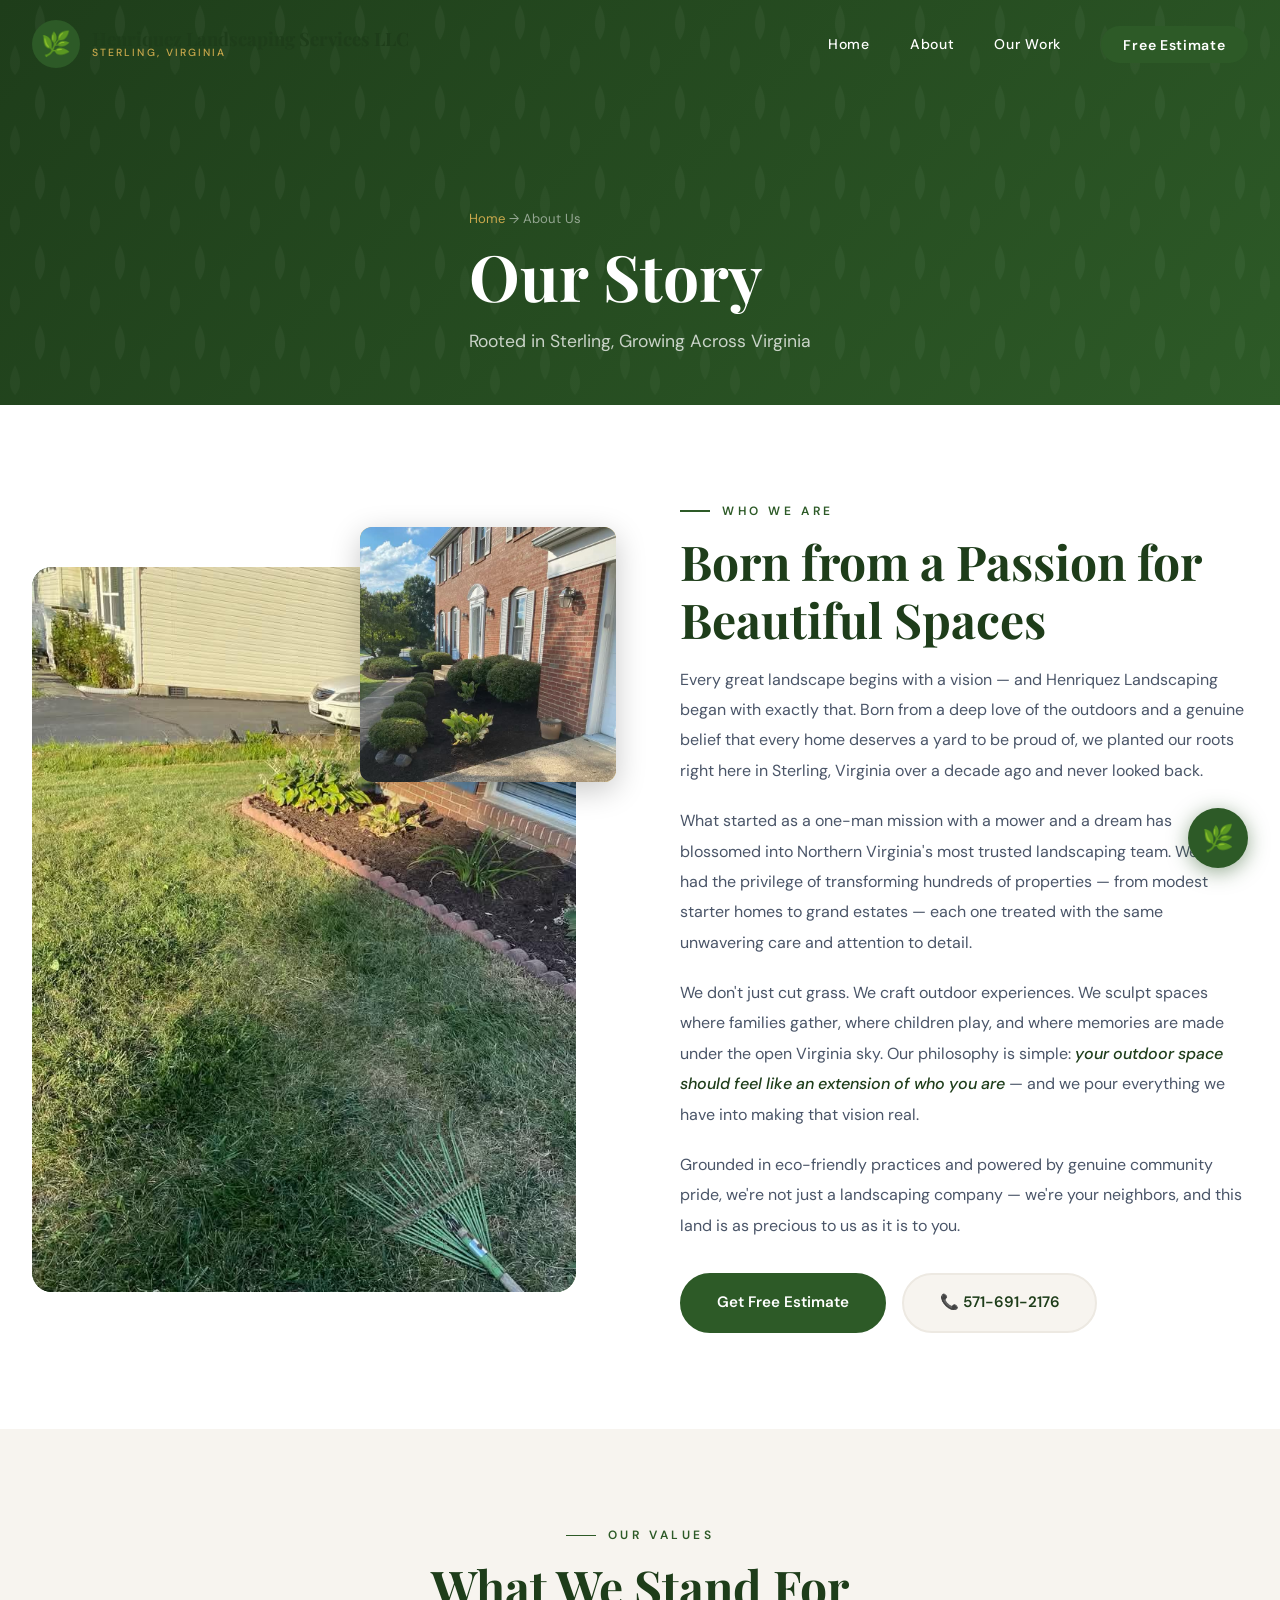
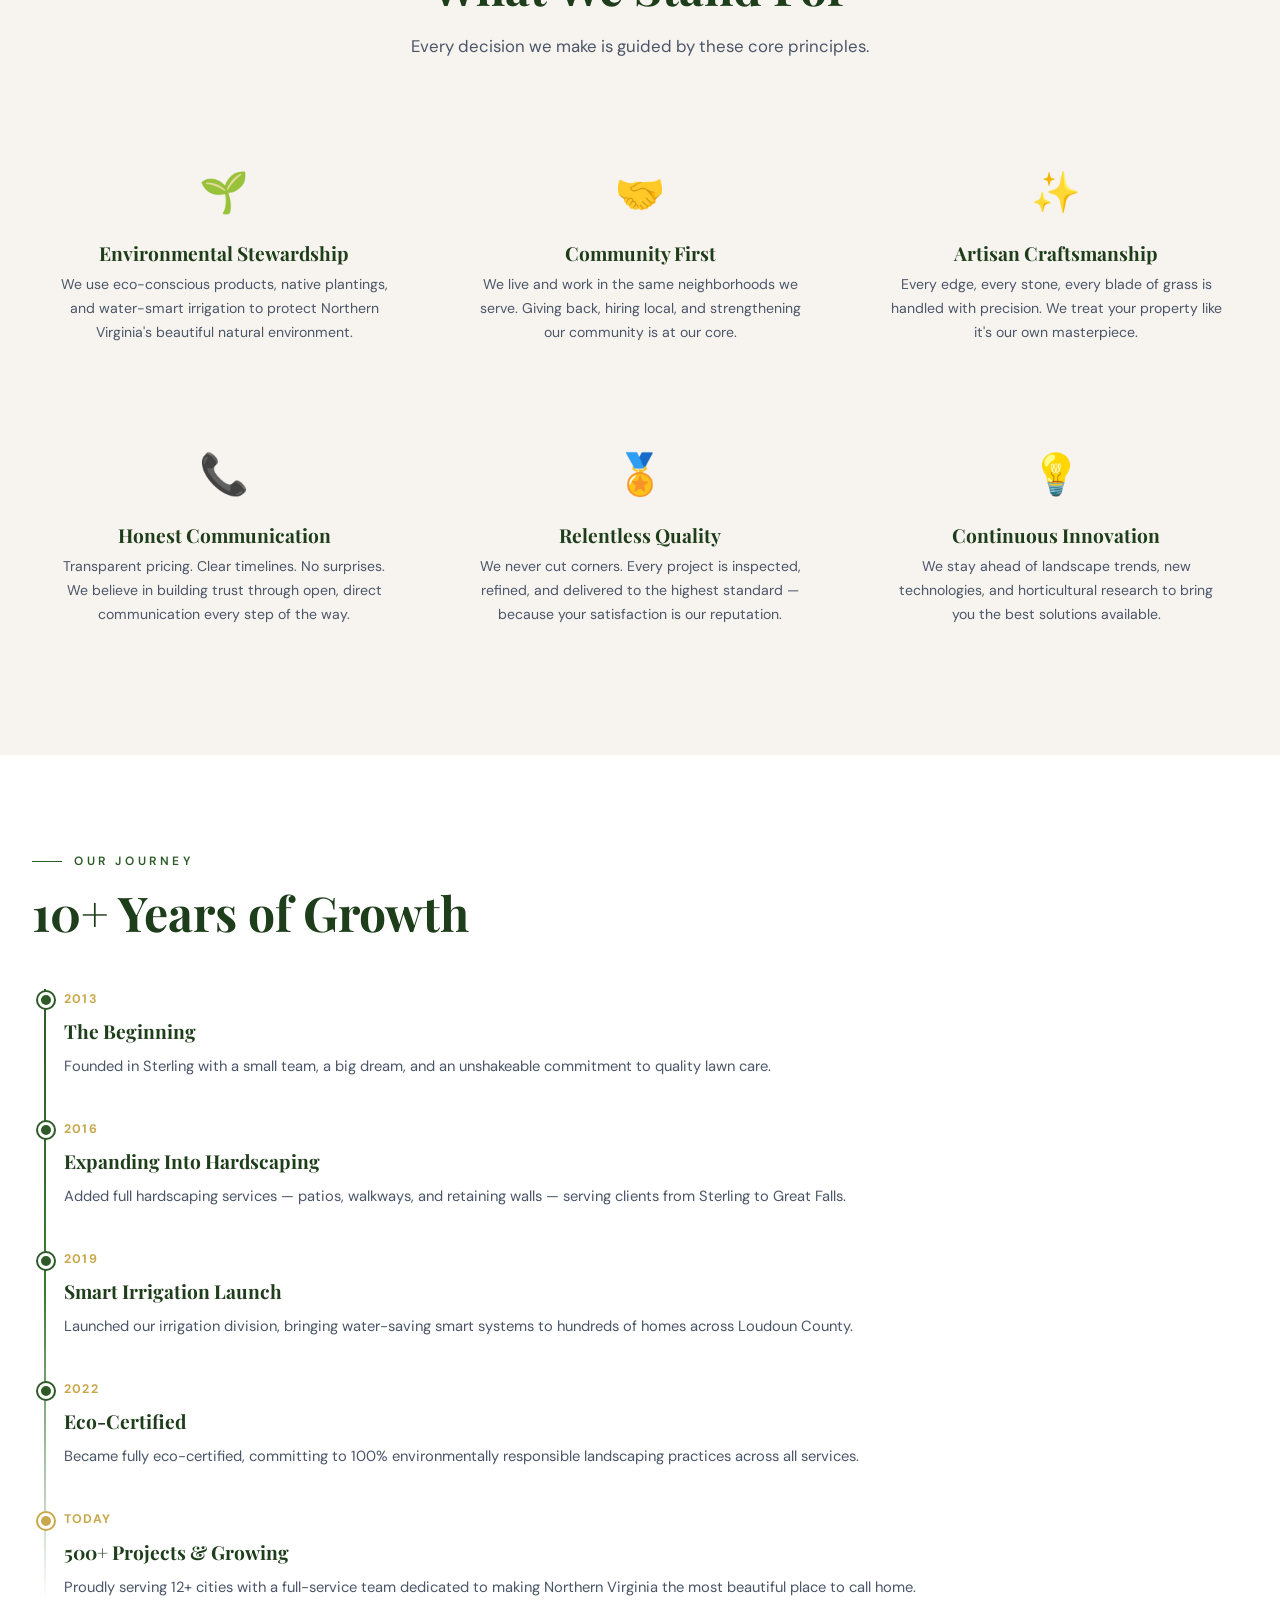
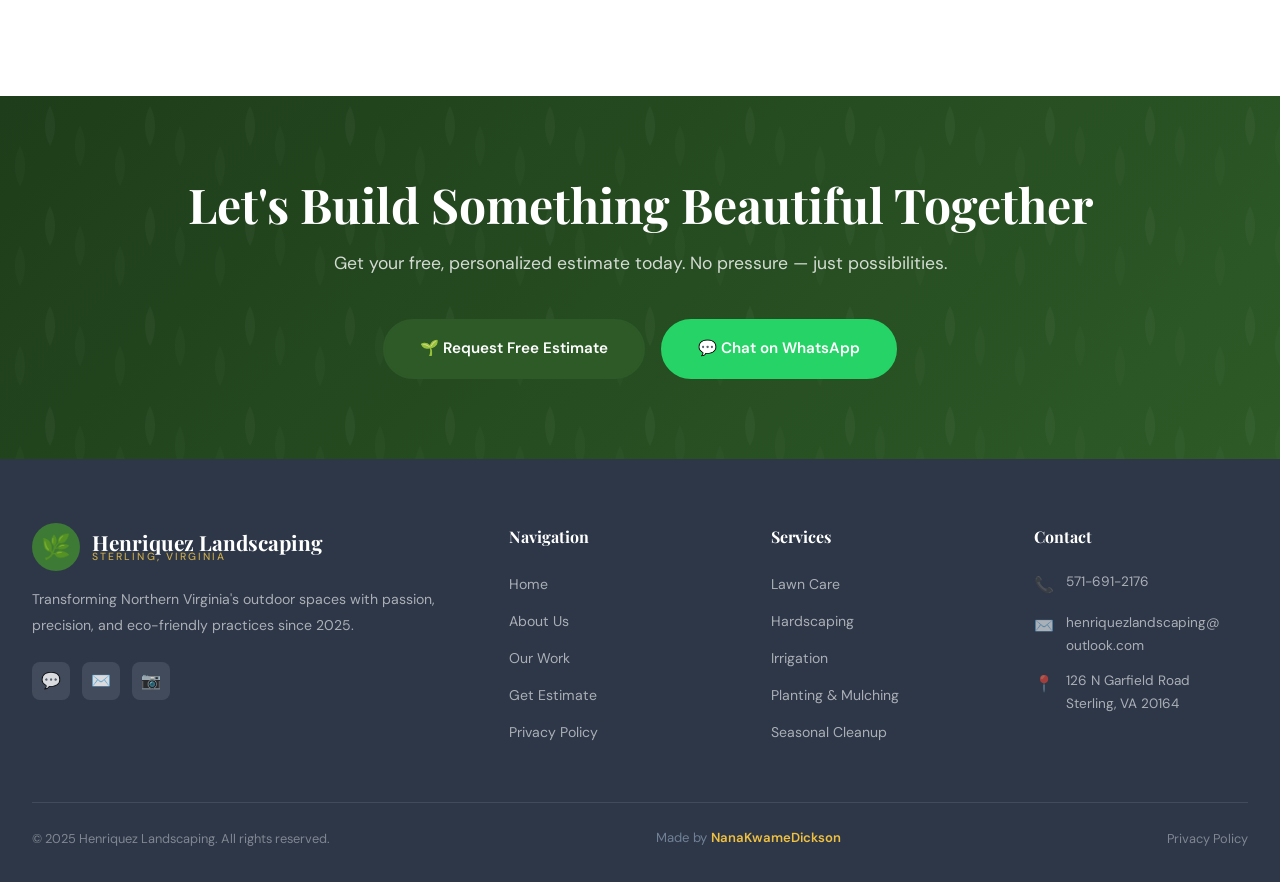
==== pages/about.html @ 9197bbb4 "Add files via upload" ====
<!DOCTYPE html>
<html lang="en">
<head>
  <meta charset="UTF-8">
  <meta name="viewport" content="width=device-width, initial-scale=1.0">
  <title>About Us | Henriquez Landscaping Services LLC— Sterling, VA</title>
  <meta name="description" content="Learn the story behind Henriquez Landscaping — 10+ years transforming outdoor spaces across Northern Virginia with passion and eco-friendly practices.">
  <link rel="preconnect" href="https://fonts.googleapis.com">
  <link rel="preconnect" href="https://fonts.gstatic.com" crossorigin>
  <link rel="stylesheet" href="../css/styles.css">
</head>
<body>

<!-- NAVBAR -->
<nav id="navbar" class="scrolled">
  <div class="nav-inner">
    <a href="../index.html" class="nav-logo">
      <div class="logo-icon">🌿</div>
      <div class="logo-text">
        <span class="logo-name" style="color:var(--forest-dark);">Henriquez Landscaping Services LLC</span>
        <span class="logo-tagline">Sterling, Virginia</span>
      </div>
    </a>
    <ul class="nav-links">
      <li><a href="../index.html">Home</a></li>
      <li><a href="about.html">About</a></li>
      <li><a href="work.html">Our Work</a></li>
      <li><a href="estimate.html" class="nav-cta">Free Estimate</a></li>
    </ul>
    <button class="hamburger" aria-label="Menu">
      <span></span><span></span><span></span>
    </button>
  </div>
</nav>

<!-- PAGE HERO -->
<div class="page-hero">
  <div class="container">
    <p class="breadcrumb"><a href="../index.html">Home</a> → About Us</p>
    <h1>Our Story</h1>
    <p>Rooted in Sterling, Growing Across Virginia</p>
  </div>
</div>

<!-- ABOUT STORY -->
<section style="background:white;">
  <div class="container">
    <div class="about-story">

      <div class="about-image-stack">

        <div class="about-img-main">
          <img src="../images/Lawnz11.jpeg" alt="Henriquez Landscaping team at work">
        </div>

        <div class="about-img-accent">
          <img src="../images/Lawnz12.jpeg" alt="Landscaping project detail">
        </div>

      </div>

      <div>
        <div class="section-label">Who We Are</div>
        <h2 class="section-title">Born from a Passion for Beautiful Spaces</h2>
        <p style="color:var(--slate);line-height:1.9;margin-bottom:1.25rem;">
          Every great landscape begins with a vision — and Henriquez Landscaping began with exactly that. Born from a deep love of the outdoors and a genuine belief that every home deserves a yard to be proud of, we planted our roots right here in Sterling, Virginia over a decade ago and never looked back.
        </p>
        <p style="color:var(--slate);line-height:1.9;margin-bottom:1.25rem;">
          What started as a one-man mission with a mower and a dream has blossomed into Northern Virginia's most trusted landscaping team. We've had the privilege of transforming hundreds of properties — from modest starter homes to grand estates — each one treated with the same unwavering care and attention to detail.
        </p>
        <p style="color:var(--slate);line-height:1.9;margin-bottom:1.25rem;">
          We don't just cut grass. We craft outdoor experiences. We sculpt spaces where families gather, where children play, and where memories are made under the open Virginia sky. Our philosophy is simple: <em style="color:var(--forest-dark);font-weight:500;">your outdoor space should feel like an extension of who you are</em> — and we pour everything we have into making that vision real.
        </p>
        <p style="color:var(--slate);line-height:1.9;margin-bottom:2rem;">
          Grounded in eco-friendly practices and powered by genuine community pride, we're not just a landscaping company — we're your neighbors, and this land is as precious to us as it is to you.
        </p>
        <div style="display:flex;gap:1rem;flex-wrap:wrap;">
          <a href="estimate.html" class="btn-primary">Get Free Estimate</a>
          <a href="tel:+15716912176" class="btn-secondary" style="background:var(--offwhite);color:var(--forest-dark);border-color:var(--offwhite-dark);">📞 571-691-2176</a>
        </div>
      </div>
    </div>
  </div>
</section>

<!-- VALUES -->
<section style="background:var(--offwhite);">
  <div class="container">
    <div style="text-align:center;margin-bottom:0.5rem;">
      <div class="section-label" style="justify-content:center;">Our Values</div>
      <h2 class="section-title">What We Stand For</h2>
      <p class="section-subtitle" style="margin:0 auto;">Every decision we make is guided by these core principles.</p>
    </div>
    <div class="values-grid">
      <div class="value-card">
        <span class="value-icon">🌱</span>
        <h3 class="value-title">Environmental Stewardship</h3>
        <p class="value-desc">We use eco-conscious products, native plantings, and water-smart irrigation to protect Northern Virginia's beautiful natural environment.</p>
      </div>
      <div class="value-card">
        <span class="value-icon">🤝</span>
        <h3 class="value-title">Community First</h3>
        <p class="value-desc">We live and work in the same neighborhoods we serve. Giving back, hiring local, and strengthening our community is at our core.</p>
      </div>
      <div class="value-card">
        <span class="value-icon">✨</span>
        <h3 class="value-title">Artisan Craftsmanship</h3>
        <p class="value-desc">Every edge, every stone, every blade of grass is handled with precision. We treat your property like it's our own masterpiece.</p>
      </div>
      <div class="value-card">
        <span class="value-icon">📞</span>
        <h3 class="value-title">Honest Communication</h3>
        <p class="value-desc">Transparent pricing. Clear timelines. No surprises. We believe in building trust through open, direct communication every step of the way.</p>
      </div>
      <div class="value-card">
        <span class="value-icon">🏅</span>
        <h3 class="value-title">Relentless Quality</h3>
        <p class="value-desc">We never cut corners. Every project is inspected, refined, and delivered to the highest standard — because your satisfaction is our reputation.</p>
      </div>
      <div class="value-card">
        <span class="value-icon">💡</span>
        <h3 class="value-title">Continuous Innovation</h3>
        <p class="value-desc">We stay ahead of landscape trends, new technologies, and horticultural research to bring you the best solutions available.</p>
      </div>
    </div>
  </div>
</section>

<!-- MILESTONES -->
<section style="background:white;">
  <div class="container">
    <div class="section-label">Our Journey</div>
    <h2 class="section-title">10+ Years of Growth</h2>
    <div style="margin-top:3rem;position:relative;padding-left:2rem;">
      <div style="position:absolute;left:0.75rem;top:0;bottom:0;width:2px;background:linear-gradient(to bottom, var(--forest), var(--forest-light), transparent);"></div>
      <!-- Timeline items -->
      <div style="margin-bottom:2.5rem;position:relative;">
        <div style="position:absolute;left:-1.6rem;top:0.2rem;width:16px;height:16px;background:var(--forest);border-radius:50%;border:3px solid white;box-shadow:0 0 0 2px var(--forest);"></div>
        <div style="font-size:0.78rem;font-weight:700;color:var(--gold);letter-spacing:0.1em;text-transform:uppercase;">2013</div>
        <h4 style="font-family:'Playfair Display',serif;font-size:1.2rem;color:var(--forest-dark);margin:0.3rem 0 0.4rem;">The Beginning</h4>
        <p style="color:var(--slate);font-size:0.92rem;">Founded in Sterling with a small team, a big dream, and an unshakeable commitment to quality lawn care.</p>
      </div>
      <div style="margin-bottom:2.5rem;position:relative;">
        <div style="position:absolute;left:-1.6rem;top:0.2rem;width:16px;height:16px;background:var(--forest);border-radius:50%;border:3px solid white;box-shadow:0 0 0 2px var(--forest);"></div>
        <div style="font-size:0.78rem;font-weight:700;color:var(--gold);letter-spacing:0.1em;text-transform:uppercase;">2016</div>
        <h4 style="font-family:'Playfair Display',serif;font-size:1.2rem;color:var(--forest-dark);margin:0.3rem 0 0.4rem;">Expanding Into Hardscaping</h4>
        <p style="color:var(--slate);font-size:0.92rem;">Added full hardscaping services — patios, walkways, and retaining walls — serving clients from Sterling to Great Falls.</p>
      </div>
      <div style="margin-bottom:2.5rem;position:relative;">
        <div style="position:absolute;left:-1.6rem;top:0.2rem;width:16px;height:16px;background:var(--forest);border-radius:50%;border:3px solid white;box-shadow:0 0 0 2px var(--forest);"></div>
        <div style="font-size:0.78rem;font-weight:700;color:var(--gold);letter-spacing:0.1em;text-transform:uppercase;">2019</div>
        <h4 style="font-family:'Playfair Display',serif;font-size:1.2rem;color:var(--forest-dark);margin:0.3rem 0 0.4rem;">Smart Irrigation Launch</h4>
        <p style="color:var(--slate);font-size:0.92rem;">Launched our irrigation division, bringing water-saving smart systems to hundreds of homes across Loudoun County.</p>
      </div>
      <div style="margin-bottom:2.5rem;position:relative;">
        <div style="position:absolute;left:-1.6rem;top:0.2rem;width:16px;height:16px;background:var(--forest);border-radius:50%;border:3px solid white;box-shadow:0 0 0 2px var(--forest);"></div>
        <div style="font-size:0.78rem;font-weight:700;color:var(--gold);letter-spacing:0.1em;text-transform:uppercase;">2022</div>
        <h4 style="font-family:'Playfair Display',serif;font-size:1.2rem;color:var(--forest-dark);margin:0.3rem 0 0.4rem;">Eco-Certified</h4>
        <p style="color:var(--slate);font-size:0.92rem;">Became fully eco-certified, committing to 100% environmentally responsible landscaping practices across all services.</p>
      </div>
      <div style="position:relative;">
        <div style="position:absolute;left:-1.6rem;top:0.2rem;width:16px;height:16px;background:var(--gold);border-radius:50%;border:3px solid white;box-shadow:0 0 0 2px var(--gold);"></div>
        <div style="font-size:0.78rem;font-weight:700;color:var(--gold);letter-spacing:0.1em;text-transform:uppercase;">Today</div>
        <h4 style="font-family:'Playfair Display',serif;font-size:1.2rem;color:var(--forest-dark);margin:0.3rem 0 0.4rem;">500+ Projects & Growing</h4>
        <p style="color:var(--slate);font-size:0.92rem;">Proudly serving 12+ cities with a full-service team dedicated to making Northern Virginia the most beautiful place to call home.</p>
      </div>
    </div>
  </div>
</section>

<!-- CTA -->
<div class="cta-banner">
  <div class="container">
    <h2>Let's Build Something Beautiful Together</h2>
    <p>Get your free, personalized estimate today. No pressure — just possibilities.</p>
    <div class="hero-buttons" style="justify-content:center;">
      <a href="estimate.html" class="btn-primary">🌱 Request Free Estimate</a>
      <a href="https://wa.me/15716912176" target="_blank" class="btn-whatsapp">💬 Chat on WhatsApp</a>
    </div>
  </div>
</div>

<!-- FOOTER -->
<footer>
  <div class="container">
    <div class="footer-grid">
      <div class="footer-brand">
        <div class="nav-logo" style="margin-bottom:0.75rem;">
          <div class="logo-icon" style="background:var(--forest-light);">🌿</div>
          <div class="logo-text">
            <span class="logo-name">Henriquez Landscaping</span>
            <span class="logo-tagline">Sterling, Virginia</span>
          </div>
        </div>
        <p class="footer-desc">Transforming Northern Virginia's outdoor spaces with passion, precision, and eco-friendly practices since 2025.</p>
        <div class="footer-socials">
          <a href="https://wa.me/15716912176" target="_blank" class="social-btn">💬</a>
          <a href="mailto:henriquezlandscaping@outlook.com" class="social-btn">✉️</a>
          <a href="#" class="social-btn">📷</a>
        </div>
      </div>
      <div class="footer-col">
        <h4>Navigation</h4>
        <ul class="footer-links">
          <li><a href="../index.html">Home</a></li>
          <li><a href="about.html">About Us</a></li>
          <li><a href="work.html">Our Work</a></li>
          <li><a href="estimate.html">Get Estimate</a></li>
          <li><a href="privacy.html">Privacy Policy</a></li>
        </ul>
      </div>
      <div class="footer-col">
        <h4>Services</h4>
        <ul class="footer-links">
          <li><a href="work.html">Lawn Care</a></li>
          <li><a href="work.html">Hardscaping</a></li>
          <li><a href="work.html">Irrigation</a></li>
          <li><a href="work.html">Planting & Mulching</a></li>
          <li><a href="work.html">Seasonal Cleanup</a></li>
        </ul>
      </div>
      <div class="footer-col">
        <h4>Contact</h4>
        <div class="footer-contact-item"><span>📞</span><span><a href="tel:+15716912176" style="color:inherit;">571-691-2176</a></span></div>
        <div class="footer-contact-item"><span>✉️</span><span><a href="mailto:henriquezlandscaping@outlook.com" style="color:inherit;">henriquezlandscaping@<br>outlook.com</a></span></div>
        <div class="footer-contact-item"><span>📍</span><span>126 N Garfield Road<br>Sterling, VA 20164</span></div>
      </div>
    </div>
    <div class="footer-bottom">
  <span>© 2025 Henriquez Landscaping. All rights reserved.</span>
  <span class="footer-madeby">Made by 
    <span class="star-name">
      <span class="star-letter" style="--d:0s">N</span><span class="star-letter" style="--d:0.08s">a</span><span class="star-letter" style="--d:0.16s">n</span><span class="star-letter" style="--d:0.24s">a</span><span class="star-letter" style="--d:0.32s"> </span><span class="star-letter" style="--d:0.4s">K</span><span class="star-letter" style="--d:0.48s">w</span><span class="star-letter" style="--d:0.56s">a</span><span class="star-letter" style="--d:0.64s">m</span><span class="star-letter" style="--d:0.72s">e</span><span class="star-letter" style="--d:0.8s"> </span><span class="star-letter" style="--d:0.88s">D</span><span class="star-letter" style="--d:0.96s">i</span><span class="star-letter" style="--d:1.04s">c</span><span class="star-letter" style="--d:1.12s">k</span><span class="star-letter" style="--d:1.2s">s</span><span class="star-letter" style="--d:1.28s">o</span><span class="star-letter" style="--d:1.36s">n</span>
    </span>
  </span>
  <a href="privacy.html">Privacy Policy</a>
</div>
  </div>
</footer>

<!-- CHAT WIDGET -->
<div class="chat-widget">
  <div class="chat-panel">
    <div class="chat-header">
      <div class="chat-header-avatar">🌿</div>
      <div>
        <div class="chat-header-name">Flora — Garden Assistant</div>
        <div class="chat-header-status">✅ Online · Usually replies instantly</div>
      </div>
      <button class="chat-close" aria-label="Close chat">✕</button>
    </div>
    <div class="chat-messages">
      <div class="chat-msg bot">Hi! 👋 I'm Flora. Ask me anything about gardening, our services, or how to get started!</div>
    </div>
    <div class="chat-input-row">
      <input class="chat-input" type="text" placeholder="Ask Flora anything…" autocomplete="off">
      <button class="chat-send" aria-label="Send">➤</button>
    </div>
  </div>
  <button class="chat-bubble" aria-label="Open chat">🌿</button>
</div>

<script src="../js/main.js"></script>
<script>
  // No stardust on inner pages
  document.getElementById('stardust-overlay')?.remove();
</script>
</body>
</html>
---- css/styles.css ----
/* ============================================
   HENRIQUEZ LANDSCAPING - Main Stylesheet
   Modern Organic Design System
   ============================================ */

@import url('https://fonts.googleapis.com/css2?family=Playfair+Display:ital,wght@0,400;0,600;0,700;1,400&family=DM+Sans:wght@300;400;500;600&display=swap');

:root {
  --forest: #2D5A27;
  --forest-light: #3d7a35;
  --forest-dark: #1e3d1a;
  --forest-muted: #4a7c43;
  --slate: #4A5568;
  --slate-light: #718096;
  --slate-dark: #2D3748;
  --offwhite: #F7F4EF;
  --offwhite-dark: #EDE9E2;
  --warm-white: #FDFCFA;
  --gold: #C9A84C;
  --gold-light: #e8c96a;
  --text-dark: #1a1a1a;
  --text-mid: #3d3d3d;
  --shadow-soft: 0 4px 24px rgba(45,90,39,0.10);
  --shadow-strong: 0 8px 40px rgba(0,0,0,0.18);
  --radius: 12px;
  --radius-lg: 20px;
  --transition: all 0.35s cubic-bezier(0.4, 0, 0.2, 1);
}

* { margin: 0; padding: 0; box-sizing: border-box; }

html { scroll-behavior: smooth; font-size: 16px; }

body {
  font-family: 'DM Sans', sans-serif;
  background: var(--warm-white);
  color: var(--text-dark);
  line-height: 1.7;
  overflow-x: hidden;
}

h1, h2, h3 { font-family: 'Playfair Display', serif; line-height: 1.2; }

a { text-decoration: none; color: inherit; }

img { max-width: 100%; display: block; }

/* ============================================
   STARDUST INTRO ANIMATION
   ============================================ */

#stardust-overlay {
  position: fixed;
  inset: 0;
  background: var(--forest-dark);
  z-index: 99999;
  display: flex;
  align-items: center;
  justify-content: center;
  flex-direction: column;
  animation: overlayFade 0.6s ease 4.4s forwards;
  pointer-events: all;
}

.stardust-text {
  font-family: 'Playfair Display', serif;
  font-size: clamp(1.8rem, 5vw, 3.5rem);
  color: var(--offwhite);
  letter-spacing: 0.08em;
  text-align: center;
  padding: 0 1rem;
  position: relative;
  z-index: 2;
  animation: textReveal 0.8s ease 0.4s both, textFade 0.8s ease 3.8s forwards;
}

.stardust-subtitle {
  font-family: 'DM Sans', sans-serif;
  font-size: clamp(0.75rem, 2vw, 1rem);
  color: var(--gold);
  letter-spacing: 0.3em;
  text-transform: uppercase;
  margin-top: 0.75rem;
  animation: textReveal 0.8s ease 0.7s both, textFade 0.8s ease 3.8s forwards;
}

#stardust-canvas {
  position: absolute;
  inset: 0;
  width: 100%;
  height: 100%;
}

@keyframes overlayFade { to { opacity: 0; pointer-events: none; } }
@keyframes textReveal { from { opacity: 0; transform: translateY(20px); } to { opacity: 1; transform: none; } }
@keyframes textFade { to { opacity: 0; transform: translateY(-10px); } }

/* ============================================
  /* ============================================
   NAVIGATION
   ============================================ */

/* ============================================
   NAVIGATION
   ============================================ */

#navbar {
  position: fixed;
  top: 0;
  left: 0;
  right: 0;
  z-index: 1000;
  padding: 1.25rem 0;
  transition: var(--transition);
  background: transparent;
}

#navbar.scrolled {
  background: rgba(255, 255, 255, 0.98);
  backdrop-filter: blur(12px);
  -webkit-backdrop-filter: blur(12px);
  box-shadow: 0 1px 30px rgba(45,90,39,0.12);
  padding: 0.85rem 0;
}

.nav-inner {
  max-width: 1280px;
  margin: 0 auto;
  padding: 0 2rem;
  display: flex;
  align-items: center;
  justify-content: space-between;
  position: relative;
}

.nav-logo {
  display: flex;
  align-items: center;
  gap: 0.75rem;
  text-decoration: none;
}

.logo-icon {
  width: 48px;
  height: 48px;
  background: var(--forest);
  border-radius: 50%;
  display: flex;
  align-items: center;
  justify-content: center;
  font-size: 1.5rem;
  flex-shrink: 0;
  transition: var(--transition);
}

.logo-icon:hover { transform: rotate(-10deg) scale(1.08); }

.logo-text {
  display: flex;
  flex-direction: column;
  line-height: 1;
}

.logo-name {
  font-family: 'Playfair Display', serif;
  font-size: 1.15rem;
  font-weight: 700;
  color: white;
  transition: var(--transition);
}

#navbar.scrolled .logo-name { color: var(--forest-dark); }
/* Fixed: Keep logo white on mobile when green menu is open */
#navbar.menu-open .logo-name { color: white !important; }

.logo-tagline {
  font-size: 0.65rem;
  letter-spacing: 0.2em;
  text-transform: uppercase;
  color: var(--gold);
  font-weight: 500;
}

/* ── Desktop links ── */
.nav-links {
  display: flex;
  align-items: center;
  gap: 2.5rem;
  list-style: none;
}

.nav-links a {
  font-size: 0.88rem;
  font-weight: 500;
  letter-spacing: 0.05em;
  color: white;
  position: relative;
  transition: var(--transition);
  text-decoration: none;
}

#navbar.scrolled .nav-links a { color: var(--slate-dark); }

.nav-links a::after {
  content: '';
  position: absolute;
  bottom: -3px;
  left: 0;
  width: 0;
  height: 1.5px;
  background: var(--forest);
  transition: width 0.3s ease;
}

.nav-links a:hover::after { width: 100%; }

.nav-cta {
  background: var(--forest);
  color: white !important;
  padding: 0.6rem 1.4rem;
  border-radius: 50px;
  font-weight: 600 !important;
  transition: var(--transition) !important;
}

.nav-cta:hover {
  background: var(--forest-light) !important;
  transform: translateY(-1px);
}

.nav-cta::after { display: none !important; }

/* ── Hamburger ── */
.hamburger {
  display: none;
  flex-direction: column;
  gap: 5px;
  cursor: pointer;
  padding: 5px;
  background: none;
  border: none;
}

.hamburger span {
  display: block;
  width: 24px;
  height: 2px;
  background: white;
  transition: var(--transition);
  border-radius: 2px;
}

#navbar.scrolled .hamburger span  { background: var(--forest-dark); }
/* Fixed: Burger stays white when mobile menu is green */
#navbar.menu-open .hamburger span { background: white !important; }

/* ============================================
   MOBILE NAV (ONLY GREEN ON MOBILE)
   ============================================ */

@media (max-width: 768px) {
  .hamburger {
    display: flex;
  }

  /* Fixed: Full screen green background for mobile links */
  .nav-links {
    display: none;
    position: fixed; /* Fixed prevents transparency gaps */
    top: 0;
    left: 0;
    right: 0;
    bottom: 0;
    height: 100vh;
    background: var(--forest) !important; /* Mobile menu goes green */
    flex-direction: column;
    justify-content: center; /* Centers links vertically */
    align-items: center;
    gap: 1.5rem;
    padding: 0;
    z-index: -1; /* Sits behind the logo bar */
  }

  .nav-links.open {
    display: flex;
  }

  /* Fixed: Home link visibility and styling */
  .nav-links li {
    width: 100%;
    text-align: center;
    border: none;
  }

  .nav-links a {
    display: inline-block;
    padding: 1rem 2rem;
    color: white !important; /* White text on green */
    font-size: 1.4rem; /* Larger for mobile */
    background: transparent !important;
  }

  .nav-links a:hover {
    color: var(--gold) !important;
  }

  .nav-links a::after { display: none !important; }

  .nav-cta {
    margin: 1rem 0 0 0 !important;
    background: white !important; /* Button contrast on green */
    color: var(--forest) !important;
    width: 200px !important;
  }

  /* Hamburger → X */
  .hamburger.open span:nth-child(1) { transform: translateY(7px) rotate(45deg); }
  .hamburger.open span:nth-child(2) { opacity: 0; }
  .hamburger.open span:nth-child(3) { transform: translateY(-7px) rotate(-45deg); }
}

/* ── Navbar bar background color when open ── */
#navbar.menu-open {
  background: var(--forest) !important; /* Matches the mobile menu */
  box-shadow: none;
}
/* ============================================
   HERO SECTION
   ============================================ */

.hero {
  height: 100vh;
  min-height: 600px;
  position: relative;
  overflow: hidden;
  display: flex;
  align-items: center;
}

.hero-carousel {
  position: absolute;
  inset: 0;
}

.hero-slide {
  position: absolute;
  inset: 0;
  opacity: 0;
  transition: opacity 1.2s ease;
  background-size: cover;
  background-position: center;
}

.hero-slide.active { opacity: 1; }

.hero-slide-1 { background: linear-gradient(135deg, #1a3d15 0%, #2D5A27 40%, #3d7a35 100%); }
.hero-slide-2 { background: linear-gradient(135deg, #1e2d1a 0%, #2a4f22 50%, #4a7c43 100%); }
.hero-slide-3 { background: linear-gradient(135deg, #0f2a0c 0%, #1e3d1a 50%, #2D5A27 100%); }

.hero-slide::before {
  content: '';
  position: absolute;
  inset: 0;
  background: 
    radial-gradient(ellipse at 20% 50%, rgba(45,90,39,0.3) 0%, transparent 60%),
    radial-gradient(ellipse at 80% 20%, rgba(201,168,76,0.1) 0%, transparent 50%);
}

/* SVG nature patterns on slides */
.hero-slide::after {
  content: '';
  position: absolute;
  inset: 0;
  background-image: url("data:image/svg+xml,%3Csvg xmlns='http://www.w3.org/2000/svg' width='60' height='60' viewBox='0 0 60 60'%3E%3Cpath d='M30 5 Q35 15 30 25 Q25 15 30 5Z' fill='rgba(255,255,255,0.03)'/%3E%3Cpath d='M10 35 Q15 45 10 55 Q5 45 10 35Z' fill='rgba(255,255,255,0.02)'/%3E%3Cpath d='M50 20 Q55 30 50 40 Q45 30 50 20Z' fill='rgba(255,255,255,0.02)'/%3E%3C/svg%3E");
  opacity: 0.5;
}

.hero-overlay {
  position: absolute;
  inset: 0;
  background: linear-gradient(to bottom, rgba(0,0,0,0.3) 0%, rgba(0,0,0,0.1) 50%, rgba(0,0,0,0.5) 100%);
}

.hero-content {
  position: relative;
  z-index: 2;
  max-width: 1280px;
  margin: 0 auto;
  padding: 0 2rem;
  width: 100%;
}

.hero-badge {
  display: inline-flex;
  align-items: center;
  gap: 0.5rem;
  background: rgba(201,168,76,0.2);
  border: 1px solid rgba(201,168,76,0.4);
  padding: 0.4rem 1rem;
  border-radius: 50px;
  font-size: 0.78rem;
  letter-spacing: 0.15em;
  text-transform: uppercase;
  color: var(--gold-light);
  margin-bottom: 1.5rem;
  animation: fadeInUp 0.8s ease 5.2s both;
}

.hero-title {
  font-size: clamp(2.8rem, 7vw, 5.5rem);
  font-weight: 700;
  color: white;
  line-height: 1.1;
  max-width: 720px;
  margin-bottom: 1.5rem;
  animation: fadeInUp 0.8s ease 5.4s both;
}

.hero-title em { color: var(--gold-light); font-style: italic; }

.hero-subtitle {
  font-size: clamp(1rem, 2vw, 1.2rem);
  color: rgba(255,255,255,0.85);
  max-width: 500px;
  margin-bottom: 2.5rem;
  animation: fadeInUp 0.8s ease 5.6s both;
}

.hero-buttons {
  display: flex;
  gap: 1rem;
  flex-wrap: wrap;
  animation: fadeInUp 0.8s ease 5.8s both;
}

.btn-primary {
  background: var(--forest);
  color: white;
  padding: 0.95rem 2.2rem;
  border-radius: 50px;
  font-weight: 600;
  font-size: 0.95rem;
  display: inline-flex;
  align-items: center;
  gap: 0.5rem;
  transition: var(--transition);
  border: 2px solid var(--forest);
  cursor: pointer;
}

.btn-primary:hover { background: var(--forest-light); border-color: var(--forest-light); transform: translateY(-2px); box-shadow: 0 8px 25px rgba(45,90,39,0.4); }

.btn-secondary {
  background: transparent;
  color: white;
  padding: 0.95rem 2.2rem;
  border-radius: 50px;
  font-weight: 600;
  font-size: 0.95rem;
  display: inline-flex;
  align-items: center;
  gap: 0.5rem;
  transition: var(--transition);
  border: 2px solid rgba(255,255,255,0.6);
  cursor: pointer;
}

.btn-secondary:hover { background: rgba(255,255,255,0.15); border-color: white; transform: translateY(-2px); }

.btn-whatsapp {
  background: #25D366;
  color: white;
  padding: 0.95rem 2.2rem;
  border-radius: 50px;
  font-weight: 600;
  font-size: 0.95rem;
  display: inline-flex;
  align-items: center;
  gap: 0.5rem;
  transition: var(--transition);
  border: 2px solid #25D366;
  cursor: pointer;
}

.btn-whatsapp:hover { background: #1da851; border-color: #1da851; transform: translateY(-2px); box-shadow: 0 8px 25px rgba(37,211,102,0.4); }

.carousel-dots {
  position: absolute;
  bottom: 2.5rem;
  left: 50%;
  transform: translateX(-50%);
  display: flex;
  gap: 0.5rem;
  z-index: 3;
  animation: fadeInUp 0.8s ease 6s both;
}

.dot {
  width: 8px;
  height: 8px;
  border-radius: 50%;
  background: rgba(255,255,255,0.4);
  cursor: pointer;
  transition: var(--transition);
}

.dot.active { width: 28px; border-radius: 4px; background: var(--gold); }

.scroll-hint {
  position: absolute;
  bottom: 2.5rem;
  right: 2rem;
  display: flex;
  flex-direction: column;
  align-items: center;
  gap: 0.4rem;
  color: rgba(255,255,255,0.6);
  font-size: 0.72rem;
  letter-spacing: 0.15em;
  text-transform: uppercase;
  animation: fadeInUp 0.8s ease 6s both;
}

.scroll-line {
  width: 1px;
  height: 40px;
  background: linear-gradient(to bottom, rgba(255,255,255,0.6), transparent);
  animation: scrollPulse 2s ease infinite;
}

@keyframes scrollPulse { 0%, 100% { opacity: 1; } 50% { opacity: 0.3; } }
@keyframes fadeInUp { from { opacity: 0; transform: translateY(30px); } to { opacity: 1; transform: none; } }

/* ============================================
   SECTIONS COMMON
   ============================================ */

section { padding: 6rem 0; }

.container {
  max-width: 1280px;
  margin: 0 auto;
  padding: 0 2rem;
}

.section-label {
  font-size: 0.75rem;
  letter-spacing: 0.3em;
  text-transform: uppercase;
  color: var(--forest);
  font-weight: 600;
  margin-bottom: 0.75rem;
  display: flex;
  align-items: center;
  gap: 0.75rem;
}

.section-label::before {
  content: '';
  display: inline-block;
  width: 30px;
  height: 1.5px;
  background: var(--forest);
}

.section-title {
  font-size: clamp(2rem, 4vw, 3rem);
  color: var(--forest-dark);
  margin-bottom: 1rem;
}

.section-subtitle {
  font-size: 1.05rem;
  color: var(--slate);
  max-width: 560px;
  line-height: 1.8;
}

/* ============================================
   STATS BAR
   ============================================ */

.stats-bar {
  background: var(--forest);
  padding: 2.5rem 0;
}

.stats-grid {
  display: grid;
  grid-template-columns: repeat(4, 1fr);
  gap: 1rem;
  text-align: center;
}

.stat-item { padding: 1rem; }

.stat-number {
  font-family: 'Playfair Display', serif;
  font-size: 2.5rem;
  font-weight: 700;
  color: var(--gold);
  line-height: 1;
  margin-bottom: 0.4rem;
}

.stat-label {
  font-size: 0.82rem;
  color: rgba(255,255,255,0.75);
  letter-spacing: 0.08em;
  text-transform: uppercase;
}

.edge-section {
  background: var(--offwhite);
  padding: 6rem 0;
  position: relative;
  overflow: hidden;
}
 
.edge-section::before {
  content: '';
  position: absolute;
  top: -100px;
  right: -100px;
  width: 500px;
  height: 500px;
  background: radial-gradient(circle, rgba(45,90,39,0.06) 0%, transparent 70%);
  border-radius: 50%;
  pointer-events: none;
}
 
/* ── Two-column layout ── */
.edge-grid {
  display: grid;
  grid-template-columns: 1fr 1fr;
  gap: 5rem;
  align-items: center;
}
 
/* ── Left: image column ── */
.edge-visual {
  position: relative;
}
 
.edge-image-wrap {
  position: relative;
  width: 100%;
  aspect-ratio: 4 / 5;
  border-radius: 20px;
  overflow: hidden;
  background: linear-gradient(135deg, var(--forest-dark), var(--forest-light));
}
 
/* The actual photo */
.edge-image-wrap img {
  position: absolute;
  inset: 0;
  width: 100%;
  height: 100%;
  object-fit: cover;
  object-position: center top;
  display: block;
}
 
/* Glass card at bottom of image */
.edge-glass-badge {
  position: absolute;
  bottom: 1.75rem;
  left: 1.5rem;
  right: 1.5rem;
  z-index: 2;
  display: flex;
  align-items: center;
  gap: 0.75rem;
  background: rgba(0, 0, 0, 0.35);
  backdrop-filter: blur(12px);
  -webkit-backdrop-filter: blur(12px);
  border: 1px solid rgba(255, 255, 255, 0.18);
  border-radius: 12px;
  padding: 1rem 1.25rem;
}
 
.edge-glass-icon {
  font-size: 1.6rem;
  flex-shrink: 0;
}
 
.edge-glass-title {
  color: #ffffff;
  font-size: 0.82rem;
  font-weight: 600;
  margin-bottom: 0.2rem;
}
 
.edge-glass-sub {
  color: rgba(255, 255, 255, 0.72);
  font-size: 0.74rem;
  line-height: 1.4;
}
 
/* Round years badge */
.edge-badge {
  position: absolute;
  bottom: -1.5rem;
  right: -1.5rem;
  width: 120px;
  height: 120px;
  background: var(--gold);
  border-radius: 50%;
  display: flex;
  flex-direction: column;
  align-items: center;
  justify-content: center;
  box-shadow: 0 8px 30px rgba(0,0,0,0.2);
  z-index: 3;
}
 
.edge-badge-num {
  font-family: 'Playfair Display', serif;
  font-size: 2rem;
  font-weight: 700;
  color: var(--forest-dark);
  line-height: 1;
}
 
.edge-badge-text {
  font-size: 0.62rem;
  text-align: center;
  color: var(--forest-dark);
  font-weight: 600;
  text-transform: uppercase;
  letter-spacing: 0.05em;
  line-height: 1.3;
  margin-top: 0.15rem;
}
 
/* ── Right: copy column ── */
.edge-copy .section-subtitle {
  margin-bottom: 0;
}
 
/* Feature cards grid */
.edge-features {
  display: grid;
  grid-template-columns: 1fr 1fr;
  gap: 1.25rem;
  margin-top: 2.5rem;
}
 
.edge-feature {
  display: flex;
  align-items: flex-start;
  gap: 0.75rem;
  padding: 1.25rem;
  background: white;
  border-radius: 12px;
  box-shadow: 0 2px 12px rgba(0,0,0,0.06);
  transition: transform 0.25s ease, box-shadow 0.25s ease;
}
 
.edge-feature:hover {
  transform: translateY(-3px);
  box-shadow: 0 8px 24px rgba(0,0,0,0.12);
}
 
.edge-feature-icon {
  width: 42px;
  height: 42px;
  background: linear-gradient(135deg, var(--forest), var(--forest-light));
  border-radius: 10px;
  display: flex;
  align-items: center;
  justify-content: center;
  font-size: 1.2rem;
  flex-shrink: 0;
}
 
.edge-feature-title {
  font-size: 0.88rem;
  font-weight: 600;
  color: var(--forest-dark);
  margin-bottom: 0.2rem;
}
 
.edge-feature-desc {
  font-size: 0.78rem;
  color: var(--slate);
  line-height: 1.5;
}
 
/* ── Responsive ── */
@media (max-width: 768px) {
  .edge-grid {
    grid-template-columns: 1fr;
    gap: 3rem;
  }
 
  .edge-visual {
    max-width: 480px;
    margin: 0 auto;
  }
 
  .edge-features {
    grid-template-columns: 1fr;
  }
}
/* ============================================
   BEFORE/AFTER SLIDER
   ============================================ */

.ba-section { background: var(--forest-dark); }

.ba-section .section-label { color: var(--gold); }
.ba-section .section-label::before { background: var(--gold); }
.ba-section .section-title { color: white; }
.ba-section .section-subtitle { color: rgba(255,255,255,0.7); }

.ba-slider-wrap {
  position: relative;
  width: 100%;
  max-width: 800px;
  margin: 3rem auto 0;
  border-radius: var(--radius-lg);
  overflow: hidden;
  box-shadow: var(--shadow-strong);
  cursor: ew-resize;
  user-select: none;
}

.ba-before, .ba-after {
  width: 100%;
  aspect-ratio: 16/9;
  display: flex;
  align-items: center;
  justify-content: center;
  font-size: 4rem;
}

.ba-before { background: linear-gradient(135deg, #5a6a4a, #7a8a6a); }
.ba-after { background: linear-gradient(135deg, var(--forest), var(--forest-light)); }

.ba-overlay {
  position: absolute;
  inset: 0;
  overflow: hidden;
}

.ba-after-reveal {
  position: absolute;
  inset: 0;
  width: 50%;
  overflow: hidden;
  transition: width 0.05s linear;
}

.ba-after-reveal .ba-after {
  width: 800px;
  max-width: none;
}

.ba-handle {
  position: absolute;
  top: 0;
  bottom: 0;
  left: 50%;
  transform: translateX(-50%);
  width: 4px;
  background: white;
  cursor: ew-resize;
  display: flex;
  align-items: center;
  justify-content: center;
}

.ba-handle-btn {
  width: 44px;
  height: 44px;
  background: white;
  border-radius: 50%;
  display: flex;
  align-items: center;
  justify-content: center;
  box-shadow: 0 2px 12px rgba(0,0,0,0.3);
  font-size: 1.1rem;
}

.ba-label {
  position: absolute;
  bottom: 1rem;
  padding: 0.4rem 1rem;
  border-radius: 50px;
  font-size: 0.78rem;
  font-weight: 700;
  letter-spacing: 0.1em;
  text-transform: uppercase;
}

.ba-label-before { left: 1rem; background: rgba(0,0,0,0.5); color: white; }
.ba-label-after { right: 1rem; background: var(--forest); color: white; }

/* ============================================
   SERVICES PREVIEW
   ============================================ */

.services-section { background: white; }

.services-grid {
  display: grid;
  grid-template-columns: repeat(3, 1fr);
  gap: 2rem;
  margin-top: 3rem;
}

.service-card {
  border-radius: var(--radius-lg);
  overflow: hidden;
  box-shadow: var(--shadow-soft);
  transition: var(--transition);
  background: white;
  cursor: pointer;
}

.service-card:hover { transform: translateY(-6px); box-shadow: var(--shadow-strong); }

.service-card-img {
  width: 100%;
  aspect-ratio: 16/10;
  display: flex;
  align-items: center;
  justify-content: center;
  font-size: 4rem;
  position: relative;
  overflow: hidden;
}

.service-card:nth-child(1) .service-card-img { background: linear-gradient(135deg, #3a6b30, #5a9a4a); }
.service-card:nth-child(2) .service-card-img { background: linear-gradient(135deg, #5a5a6a, #7a7a8a); }
.service-card:nth-child(3) .service-card-img { background: linear-gradient(135deg, #2a5a5a, #4a8a8a); }

.service-card-body { padding: 1.5rem; }

.service-card-title {
  font-family: 'Playfair Display', serif;
  font-size: 1.3rem;
  color: var(--forest-dark);
  margin-bottom: 0.5rem;
}

.service-card-desc { font-size: 0.88rem; color: var(--slate); margin-bottom: 1rem; }

.service-card-link {
  font-size: 0.82rem;
  font-weight: 600;
  color: var(--forest);
  display: inline-flex;
  align-items: center;
  gap: 0.3rem;
  transition: var(--transition);
}

.service-card-link:hover { gap: 0.6rem; }

/* ============================================
   REVIEWS
   ============================================ */

.reviews-section { background: var(--offwhite); }

.reviews-grid {
  display: grid;
  grid-template-columns: repeat(3, 1fr);
  gap: 2rem;
  margin-top: 3rem;
}

.review-card {
  background: white;
  border-radius: var(--radius-lg);
  padding: 2rem;
  box-shadow: var(--shadow-soft);
  transition: var(--transition);
  position: relative;
}

.review-card:hover { transform: translateY(-4px); box-shadow: var(--shadow-strong); }

.review-card::before {
  content: '"';
  position: absolute;
  top: 1rem;
  right: 1.5rem;
  font-family: 'Playfair Display', serif;
  font-size: 5rem;
  color: var(--forest);
  opacity: 0.08;
  line-height: 1;
}

.stars { color: #F59E0B; font-size: 1rem; margin-bottom: 1rem; letter-spacing: 0.1em; }

.review-text {
  font-size: 0.92rem;
  color: var(--slate);
  line-height: 1.8;
  margin-bottom: 1.5rem;
  font-style: italic;
}

.reviewer {
  display: flex;
  align-items: center;
  gap: 0.75rem;
}

.reviewer-avatar {
  width: 44px;
  height: 44px;
  border-radius: 50%;
  background: linear-gradient(135deg, var(--forest), var(--forest-light));
  display: flex;
  align-items: center;
  justify-content: center;
  font-size: 1.2rem;
  color: white;
  font-family: 'Playfair Display', serif;
  font-weight: 700;
  flex-shrink: 0;
}

.reviewer-name { font-weight: 600; font-size: 0.92rem; color: var(--text-dark); }
.reviewer-location { font-size: 0.78rem; color: var(--slate-light); }

/* ============================================
   SERVICE AREAS
   ============================================ */

.areas-section { background: white; }

.areas-grid {
  display: grid;
  grid-template-columns: repeat(4, 1fr);
  gap: 1rem;
  margin-top: 3rem;
}

.area-tag {
  display: flex;
  align-items: center;
  gap: 0.5rem;
  padding: 1rem 1.2rem;
  background: var(--offwhite);
  border-radius: var(--radius);
  font-size: 0.88rem;
  font-weight: 500;
  color: var(--slate-dark);
  transition: var(--transition);
  cursor: default;
  border: 1.5px solid transparent;
}

.area-tag:hover { background: white; border-color: var(--forest); color: var(--forest); transform: translateY(-2px); box-shadow: var(--shadow-soft); }

.area-tag span { font-size: 1rem; }

/* ============================================
   CTA BANNER
   ============================================ */

.cta-banner {
  background: linear-gradient(135deg, var(--forest-dark) 0%, var(--forest) 100%);
  padding: 5rem 0;
  text-align: center;
  position: relative;
  overflow: hidden;
}

.cta-banner::before {
  content: '';
  position: absolute;
  inset: 0;
  background-image: url("data:image/svg+xml,%3Csvg xmlns='http://www.w3.org/2000/svg' width='100' height='100' viewBox='0 0 100 100'%3E%3Cpath d='M50 10 Q60 30 50 50 Q40 30 50 10Z' fill='rgba(255,255,255,0.03)'/%3E%3Cpath d='M20 50 Q30 70 20 90 Q10 70 20 50Z' fill='rgba(255,255,255,0.02)'/%3E%3Cpath d='M80 30 Q90 50 80 70 Q70 50 80 30Z' fill='rgba(255,255,255,0.02)'/%3E%3C/svg%3E");
}

.cta-banner h2 {
  font-size: clamp(2rem, 4vw, 3rem);
  color: white;
  margin-bottom: 1rem;
  position: relative;
}

.cta-banner p {
  color: rgba(255,255,255,0.8);
  font-size: 1.1rem;
  margin-bottom: 2.5rem;
  position: relative;
}

.cta-banner .hero-buttons {
  justify-content: center;
  position: relative;
}

/* ============================================
   FOOTER
   ============================================ */

footer {
  background: var(--slate-dark);
  color: rgba(255,255,255,0.8);
  padding: 4rem 0 2rem;
}

.footer-grid {
  display: grid;
  grid-template-columns: 2fr 1fr 1fr 1fr;
  gap: 3rem;
  margin-bottom: 3rem;
}

.footer-brand .logo-name { color: white; font-size: 1.3rem; }

.footer-desc {
  font-size: 0.88rem;
  color: rgba(255,255,255,0.6);
  line-height: 1.8;
  margin: 1rem 0 1.5rem;
}

.footer-socials {
  display: flex;
  gap: 0.75rem;
}

.social-btn {
  width: 38px;
  height: 38px;
  background: rgba(255,255,255,0.1);
  border-radius: 8px;
  display: flex;
  align-items: center;
  justify-content: center;
  font-size: 1rem;
  transition: var(--transition);
  cursor: pointer;
}

.social-btn:hover { background: var(--forest); transform: translateY(-2px); }

.footer-col h4 {
  font-family: 'Playfair Display', serif;
  font-size: 1rem;
  color: white;
  margin-bottom: 1.25rem;
}

.footer-links { list-style: none; }

.footer-links li { margin-bottom: 0.6rem; }

.footer-links a {
  font-size: 0.88rem;
  color: rgba(255,255,255,0.6);
  transition: var(--transition);
}

.footer-links a:hover { color: var(--gold); padding-left: 4px; }

.footer-contact-item {
  display: flex;
  align-items: flex-start;
  gap: 0.75rem;
  margin-bottom: 0.75rem;
  font-size: 0.85rem;
  color: rgba(255,255,255,0.6);
}

.footer-contact-item span:first-child { font-size: 1rem; flex-shrink: 0; margin-top: 1px; }

.footer-bottom {
  border-top: 1px solid rgba(255,255,255,0.1);
  padding-top: 1.5rem;
  display: flex;
  justify-content: space-between;
  align-items: center;
  flex-wrap: wrap;
  gap: 1rem;
  font-size: 0.8rem;
  color: rgba(255,255,255,0.4);
}

.footer-bottom a { color: rgba(255,255,255,0.4); transition: var(--transition); }
.footer-bottom a:hover { color: var(--gold); }

/* ============================================
   PAGE HERO (Inner Pages)
   ============================================ */

.page-hero {
  height: 45vh;
  min-height: 350px;
  background: linear-gradient(135deg, var(--forest-dark), var(--forest));
  display: flex;
  align-items: flex-end;
  padding-bottom: 3rem;
  position: relative;
  overflow: hidden;
}

.page-hero::before {
  content: '';
  position: absolute;
  inset: 0;
  background-image: url("data:image/svg+xml,%3Csvg xmlns='http://www.w3.org/2000/svg' width='80' height='80' viewBox='0 0 80 80'%3E%3Cpath d='M40 5 Q50 25 40 40 Q30 25 40 5Z' fill='rgba(255,255,255,0.04)'/%3E%3Cpath d='M15 45 Q25 65 15 75 Q5 65 15 45Z' fill='rgba(255,255,255,0.03)'/%3E%3Cpath d='M65 25 Q75 45 65 60 Q55 45 65 25Z' fill='rgba(255,255,255,0.03)'/%3E%3C/svg%3E");
}

.page-hero .breadcrumb {
  font-size: 0.82rem;
  color: rgba(255,255,255,0.5);
  margin-bottom: 0.5rem;
  position: relative;
}

.page-hero .breadcrumb a { color: var(--gold); }

.page-hero h1 {
  font-size: clamp(2.5rem, 5vw, 4rem);
  color: white;
  position: relative;
}

.page-hero p {
  color: rgba(255,255,255,0.75);
  font-size: 1.1rem;
  margin-top: 0.75rem;
  position: relative;
}

/* ============================================
   WORK PAGE - Services + Gallery
   ============================================ */

.filter-tabs {
  display: flex;
  gap: 0.75rem;
  flex-wrap: wrap;
  margin-bottom: 3rem;
}

.filter-tab {
  padding: 0.6rem 1.5rem;
  border-radius: 50px;
  font-size: 0.88rem;
  font-weight: 500;
  cursor: pointer;
  transition: var(--transition);
  border: 2px solid var(--offwhite-dark);
  background: transparent;
  color: var(--slate);
}

.filter-tab.active, .filter-tab:hover {
  background: var(--forest);
  border-color: var(--forest);
  color: white;
}

.gallery-grid {
  display: grid;
  grid-template-columns: repeat(3, 1fr);
  gap: 1.5rem;
}

.gallery-item {
  border-radius: var(--radius);
  overflow: hidden;
  position: relative;
  cursor: pointer;
  transition: var(--transition);
}

.gallery-item:hover { transform: scale(1.02); box-shadow: var(--shadow-strong); }

.gallery-item.hidden { display: none; }

.gallery-img {
  width: 100%;
  height: 280px;
  overflow: hidden;
  display: block;
  background: #e8f0e8;
}

.gallery-img img {
  width: 100%;
  height: 100%;
  object-fit: cover;
  object-position: center top;
  display: block;
  transition: transform 0.4s ease;
}

.gallery-item:hover .gallery-img img {
  transform: scale(1.06);
}

.gallery-overlay {
  position: absolute;
  inset: 0;
  background: linear-gradient(to top, rgba(0,0,0,0.7) 0%, transparent 60%);
  opacity: 0;
  transition: var(--transition);
  display: flex;
  align-items: flex-end;
  padding: 1.25rem;
}

.gallery-item:hover .gallery-overlay { opacity: 1; }

.gallery-caption { color: white; font-size: 0.9rem; font-weight: 500; }


.service-card-img {
  width: 100%;
  height: 220px;
  overflow: hidden;
  display: block;
}

.service-card-img {
  width: 100%;
  height: 220px;
  overflow: hidden;
  display: block;
  border-radius: var(--radius) var(--radius) 0 0; /* rounds top corners only */
}

.service-card-img img {
  width: 100%;
  height: 100%;
  object-fit: cover;
  object-position: center top;
  display: block;
  transition: transform 0.4s ease;
}

.service-card:hover .service-card-img img {
  transform: scale(1.05);
}


.service-detail-card {
  background: white;
  border-radius: var(--radius-lg);
  padding: 2.5rem;
  box-shadow: var(--shadow-soft);
  margin-bottom: 4rem;
}

.service-detail-header {
  display: flex;
  align-items: flex-start;
  gap: 1.5rem;
  margin-bottom: 2rem;
}

.service-detail-icon {
  width: 64px;
  height: 64px;
  background: linear-gradient(135deg, var(--forest), var(--forest-light));
  border-radius: var(--radius);
  display: flex;
  align-items: center;
  justify-content: center;
  font-size: 1.8rem;
  flex-shrink: 0;
}

.service-detail-title {
  font-size: 1.8rem;
  color: var(--forest-dark);
  margin-bottom: 0.4rem;
}

.service-detail-desc { color: var(--slate); line-height: 1.8; }

.service-features-list {
  display: grid;
  grid-template-columns: repeat(2, 1fr);
  gap: 0.75rem;
  list-style: none;
  margin-top: 1.5rem;
}

.service-features-list li {
  display: flex;
  align-items: center;
  gap: 0.5rem;
  font-size: 0.9rem;
  color: var(--slate-dark);
}

.service-features-list li::before { content: '✓'; color: var(--forest); font-weight: 700; }

/* ============================================
   ESTIMATE PAGE
   ============================================ */

.estimate-layout {
  display: grid;
  grid-template-columns: 1fr 380px;
  gap: 3rem;
  align-items: start;
}

.estimate-form-wrap {
  background: white;
  border-radius: var(--radius-lg);
  padding: 2.5rem;
  box-shadow: var(--shadow-soft);
}

.step-indicator {
  display: flex;
  gap: 0;
  margin-bottom: 2.5rem;
  overflow: hidden;
  border-radius: var(--radius);
}

.step {
  flex: 1;
  padding: 0.85rem;
  text-align: center;
  font-size: 0.8rem;
  font-weight: 600;
  background: var(--offwhite);
  color: var(--slate);
  transition: var(--transition);
  position: relative;
}

.step.active {
  background: var(--forest);
  color: white;
}

.step.done { background: var(--forest-muted); color: white; }

.step-num {
  display: block;
  font-size: 1.1rem;
  margin-bottom: 0.15rem;
}

.form-step { display: none; }
.form-step.active { display: block; }

.form-group { margin-bottom: 1.5rem; }

.form-label {
  display: block;
  font-size: 0.85rem;
  font-weight: 600;
  color: var(--slate-dark);
  margin-bottom: 0.5rem;
}

.form-input, .form-select, .form-textarea {
  width: 100%;
  padding: 0.85rem 1.1rem;
  border: 2px solid var(--offwhite-dark);
  border-radius: var(--radius);
  font-family: 'DM Sans', sans-serif;
  font-size: 0.92rem;
  color: var(--text-dark);
  background: white;
  transition: var(--transition);
  outline: none;
}

.form-input:focus, .form-select:focus, .form-textarea:focus {
  border-color: var(--forest);
  box-shadow: 0 0 0 3px rgba(45,90,39,0.1);
}

.form-textarea { resize: vertical; min-height: 120px; }

.form-row { display: grid; grid-template-columns: 1fr 1fr; gap: 1rem; }

.service-checkboxes {
  display: grid;
  grid-template-columns: 1fr 1fr;
  gap: 0.75rem;
}

.service-checkbox {
  position: relative;
}

.service-checkbox input { display: none; }

.service-checkbox label {
  display: flex;
  align-items: center;
  gap: 0.6rem;
  padding: 0.85rem 1rem;
  border: 2px solid var(--offwhite-dark);
  border-radius: var(--radius);
  cursor: pointer;
  font-size: 0.85rem;
  font-weight: 500;
  color: var(--slate);
  transition: var(--transition);
}

.service-checkbox input:checked + label {
  border-color: var(--forest);
  background: rgba(45,90,39,0.05);
  color: var(--forest-dark);
}

.upload-zone {
  border: 2.5px dashed var(--offwhite-dark);
  border-radius: var(--radius);
  padding: 2.5rem;
  text-align: center;
  cursor: pointer;
  transition: var(--transition);
}

.upload-zone:hover { border-color: var(--forest); background: rgba(45,90,39,0.03); }

.upload-icon { font-size: 2.5rem; margin-bottom: 0.75rem; }
.upload-title { font-weight: 600; color: var(--slate-dark); margin-bottom: 0.25rem; }
.upload-hint { font-size: 0.8rem; color: var(--slate-light); }

.form-nav {
  display: flex;
  justify-content: space-between;
  margin-top: 2rem;
  gap: 1rem;
}

.btn-form-next, .btn-form-prev, .btn-form-submit {
  padding: 0.85rem 2rem;
  border-radius: 50px;
  font-size: 0.92rem;
  font-weight: 600;
  cursor: pointer;
  transition: var(--transition);
  border: none;
  font-family: 'DM Sans', sans-serif;
}

.btn-form-next, .btn-form-submit { background: var(--forest); color: white; margin-left: auto; }
.btn-form-next:hover, .btn-form-submit:hover { background: var(--forest-light); transform: translateY(-1px); }
.btn-form-prev { background: var(--offwhite); color: var(--slate-dark); }
.btn-form-prev:hover { background: var(--offwhite-dark); }

.fast-track {
  position: sticky;
  top: 100px;
}

.fast-track-card {
  background: white;
  border-radius: var(--radius-lg);
  padding: 2rem;
  box-shadow: var(--shadow-soft);
  margin-bottom: 1.5rem;
}

.fast-track-title {
  font-family: 'Playfair Display', serif;
  font-size: 1.3rem;
  color: var(--forest-dark);
  margin-bottom: 0.5rem;
}

.fast-track-desc { font-size: 0.88rem; color: var(--slate); margin-bottom: 1.5rem; }

.fast-track-wa {
  display: flex;
  align-items: center;
  gap: 0.75rem;
  background: #25D366;
  color: white;
  padding: 1rem 1.25rem;
  border-radius: var(--radius);
  font-weight: 600;
  transition: var(--transition);
  margin-bottom: 0.75rem;
}

.fast-track-wa:hover { background: #1da851; transform: translateY(-2px); }

.fast-track-phone {
  display: flex;
  align-items: center;
  gap: 0.75rem;
  background: var(--forest);
  color: white;
  padding: 1rem 1.25rem;
  border-radius: var(--radius);
  font-weight: 600;
  transition: var(--transition);
}

.fast-track-phone:hover { background: var(--forest-light); transform: translateY(-2px); }

.map-embed {
  width: 100%;
  height: 280px;
  border-radius: var(--radius);
  background: linear-gradient(135deg, var(--slate-dark), var(--slate));
  display: flex;
  align-items: center;
  justify-content: center;
  font-size: 0.9rem;
  color: rgba(255,255,255,0.6);
  text-align: center;
  margin-top: 1.5rem;
  overflow: hidden;
}

.map-embed iframe {
  width: 100%;
  height: 100%;
  border: none;
  border-radius: var(--radius);
}

/* ============================================
   ABOUT PAGE
   ============================================ */

.about-story {
  display: grid;
  grid-template-columns: 1fr 1fr;
  gap: 5rem;
  align-items: center;
}

.about-image-stack {
  position: relative;        /* ← accent card anchors to THIS */
  padding: 1.5rem 1.5rem 0 0;
}

.about-img-main {
  position: relative;
  width: 100%;
  aspect-ratio: 3 / 4;
  border-radius: 20px;
  overflow: hidden;
  background: linear-gradient(135deg, var(--forest-dark), var(--forest-light));
}

.about-img-main img {
  position: absolute;
  inset: 0;
  width: 100%;
  height: 100%;
  object-fit: cover;
  object-position: center top;
  display: block;
}

.about-img-accent {
  position: absolute;
  top: -1rem;
  right: -1rem;
  width: 45%;
  aspect-ratio: 1 / 1;
  border-radius: 14px;
  overflow: hidden;
  box-shadow: 0 8px 30px rgba(0,0,0,0.22);
  background: linear-gradient(135deg, var(--gold), var(--gold-light));
  display: block;
}

.about-img-accent img {
  width: 100%;
  height: 100%;
  object-fit: cover;
  object-position: center top;
  display: block;
}

.values-grid {
  display: grid;
  grid-template-columns: repeat(3, 1fr);
  gap: 2rem;
  margin-top: 4rem;
}

.value-card {
  text-align: center;
  padding: 2rem 1.5rem;
  background: var(--offwhite);
  border-radius: var(--radius-lg);
  transition: var(--transition);
}

.value-card:hover { background: white; box-shadow: var(--shadow-strong); transform: translateY(-4px); }

.value-icon {
  font-size: 2.5rem;
  margin-bottom: 1rem;
  display: block;
}

.value-title {
  font-family: 'Playfair Display', serif;
  font-size: 1.2rem;
  color: var(--forest-dark);
  margin-bottom: 0.5rem;
}

.value-desc { font-size: 0.88rem; color: var(--slate); }

/* ============================================
   PRIVACY PAGE
   ============================================ */

.privacy-content {
  max-width: 800px;
  margin: 0 auto;
}

.privacy-content h2 {
  font-size: 1.5rem;
  color: var(--forest-dark);
  margin: 2.5rem 0 1rem;
}

.privacy-content p {
  font-size: 0.95rem;
  color: var(--slate);
  line-height: 1.9;
  margin-bottom: 1rem;
}

/* ============================================
   CHAT WIDGET
   ============================================ */

.chat-widget {
  position: fixed;
  bottom: 2rem;
  right: 2rem;
  z-index: 9000;
}

.chat-bubble {
  width: 60px;
  height: 60px;
  background: var(--forest);
  border-radius: 50%;
  display: flex;
  align-items: center;
  justify-content: center;
  font-size: 1.6rem;
  cursor: pointer;
  box-shadow: 0 4px 20px rgba(45,90,39,0.5);
  transition: var(--transition);
  margin-left: auto;
  border: none;
}

.chat-bubble:hover { transform: scale(1.1); background: var(--forest-light); }

.chat-panel {
  position: absolute;
  bottom: 75px;
  right: 0;
  width: 360px;
  background: rgba(247, 244, 239, 0.85);
  backdrop-filter: blur(20px);
  -webkit-backdrop-filter: blur(20px);
  border-radius: 20px;
  box-shadow: 0 8px 40px rgba(0,0,0,0.2), 0 0 0 1px rgba(255,255,255,0.6) inset;
  overflow: hidden;
  display: none;
  flex-direction: column;
  max-height: 500px;
}

.chat-panel.open { display: flex; }

.chat-header {
  background: var(--forest);
  padding: 1.1rem 1.25rem;
  display: flex;
  align-items: center;
  gap: 0.75rem;
}

.chat-header-avatar {
  width: 38px;
  height: 38px;
  background: rgba(255,255,255,0.2);
  border-radius: 50%;
  display: flex;
  align-items: center;
  justify-content: center;
  font-size: 1.2rem;
}

.chat-header-name { font-weight: 600; color: white; font-size: 0.92rem; }
.chat-header-status { font-size: 0.72rem; color: rgba(255,255,255,0.7); }

.chat-close {
  margin-left: auto;
  background: none;
  border: none;
  color: rgba(255,255,255,0.7);
  cursor: pointer;
  font-size: 1.2rem;
  padding: 0.25rem;
  transition: var(--transition);
}

.chat-close:hover { color: white; }

.chat-messages {
  flex: 1;
  overflow-y: auto;
  padding: 1.25rem;
  display: flex;
  flex-direction: column;
  gap: 1rem;
}

.chat-msg {
  max-width: 85%;
  padding: 0.75rem 1rem;
  border-radius: 16px;
  font-size: 0.88rem;
  line-height: 1.6;
}

.chat-msg.bot {
  background: white;
  color: var(--text-dark);
  align-self: flex-start;
  border-bottom-left-radius: 4px;
  box-shadow: 0 1px 4px rgba(0,0,0,0.08);
}

.chat-msg.user {
  background: var(--forest);
  color: white;
  align-self: flex-end;
  border-bottom-right-radius: 4px;
}

.chat-msg a { color: var(--gold); text-decoration: underline; }
.chat-msg.bot a { color: var(--forest); }

.chat-input-row {
  display: flex;
  gap: 0.5rem;
  padding: 1rem;
  border-top: 1px solid rgba(0,0,0,0.08);
}

.chat-input {
  flex: 1;
  padding: 0.65rem 1rem;
  border: 1.5px solid var(--offwhite-dark);
  border-radius: 50px;
  font-size: 0.88rem;
  font-family: 'DM Sans', sans-serif;
  outline: none;
  background: white;
}

.chat-input:focus { border-color: var(--forest); }

.chat-send {
  width: 38px;
  height: 38px;
  background: var(--forest);
  border: none;
  border-radius: 50%;
  color: white;
  cursor: pointer;
  display: flex;
  align-items: center;
  justify-content: center;
  font-size: 1rem;
  transition: var(--transition);
  flex-shrink: 0;
}

.chat-send:hover { background: var(--forest-light); }

.typing-indicator {
  display: flex;
  gap: 4px;
  padding: 0.75rem 1rem;
  background: white;
  border-radius: 16px;
  border-bottom-left-radius: 4px;
  width: fit-content;
  box-shadow: 0 1px 4px rgba(0,0,0,0.08);
}

.typing-dot {
  width: 7px;
  height: 7px;
  background: var(--slate-light);
  border-radius: 50%;
  animation: typingBounce 1.4s ease infinite;
}

.typing-dot:nth-child(2) { animation-delay: 0.2s; }
.typing-dot:nth-child(3) { animation-delay: 0.4s; }

@keyframes typingBounce { 0%, 60%, 100% { transform: none; } 30% { transform: translateY(-6px); } }

/* ============================================
   SUCCESS STATE
   ============================================ */

.success-state {
  text-align: center;
  padding: 3rem;
  display: none;
}

.success-icon { font-size: 4rem; margin-bottom: 1rem; }

.success-state h3 {
  font-size: 1.8rem;
  color: var(--forest-dark);
  margin-bottom: 0.75rem;
}

.success-state p { color: var(--slate); }

/* ============================================
   RESPONSIVE
   ============================================ */

@media (max-width: 1024px) {
  .footer-grid { grid-template-columns: 1fr 1fr; }
  .estimate-layout { grid-template-columns: 1fr; }
  .fast-track { position: static; }
  .edge-grid { gap: 3rem; }
}

@media (max-width: 768px) {
  section { padding: 4rem 0; }

  .nav-links { display: none; position: fixed; inset: 0; top: 70px; background: rgba(247,244,239,0.97); backdrop-filter: blur(20px); flex-direction: column; align-items: center; justify-content: center; gap: 2.5rem; z-index: 999; }
  .nav-links.open { display: flex; }
  .nav-links a { color: var(--forest-dark) !important; font-size: 1.2rem; }
  .hamburger { display: flex; }

  .stats-grid { grid-template-columns: repeat(2, 1fr); }
  .edge-grid { grid-template-columns: 1fr; }
  .edge-features { grid-template-columns: 1fr; }
  .services-grid { grid-template-columns: 1fr; }
  .reviews-grid { grid-template-columns: 1fr; }
  .areas-grid { grid-template-columns: repeat(2, 1fr); }
  .gallery-grid { grid-template-columns: repeat(2, 1fr); }
  .footer-grid { grid-template-columns: 1fr; gap: 2rem; }
  .about-story { grid-template-columns: 1fr; }
  .values-grid { grid-template-columns: 1fr; }
  .form-row { grid-template-columns: 1fr; }
  .service-checkboxes { grid-template-columns: 1fr; }
  .service-features-list { grid-template-columns: 1fr; }

  .chat-panel { width: calc(100vw - 2rem); right: 0; }

  .hero-buttons { flex-direction: column; }
  .btn-primary, .btn-secondary, .btn-whatsapp { text-align: center; justify-content: center; }
}

@media (max-width: 480px) {
  .areas-grid { grid-template-columns: 1fr 1fr; }
  .gallery-grid { grid-template-columns: 1fr; }
}


/* GEMINI */
/* Ensure the slides container is full height */
.hero {
  position: relative;
  height: 100vh;
  width: 100%;
  overflow: hidden;
  display: flex;
  align-items: center;
  justify-content: center;
}

/* Layer 1: The Images */
.hero-carousel {
  position: absolute;
  inset: 0;
  z-index: 1; 
}

.hero-slide {
  position: absolute;
  inset: 0;
  opacity: 0;
  transition: opacity 1s ease-in-out;
}

.hero-slide.active {
  opacity: 1;
}

.hero-slide img {
  width: 100%;
  height: 100%;
  object-fit: cover; /* Keeps aspect ratio while filling screen */
}

/* Layer 2: The Dark Tint (Optional but recommended for text readability) */
.hero-overlay {
  position: absolute;
  inset: 0;
  background: rgba(0, 0, 0, 0.4); 
  z-index: 2;
}

/* Layer 3: The Text and Buttons */
.hero-content {
  position: relative;
  z-index: 3;
  text-align: center;
  color: white;
}

/* WhatsApp Icon Styling */
.fa-whatsapp {
  color: #25D366; /* Official WhatsApp Green */
  font-size: 1.2rem;
  margin-right: 5px;
  vertical-align: middle;
}

/* Portrait video embed — YouTube Shorts ratio is 9:16 */
.video-portrait-wrap {
  position: relative;
  width: 100%;
  max-width: 380px;        /* keeps it from going too wide on desktop */
  margin: 0 auto;
  aspect-ratio: 9 / 16;   /* portrait ratio */
  border-radius: 16px;
  overflow: hidden;
  box-shadow: 0 20px 60px rgba(0, 0, 0, 0.35);
}

.video-portrait-wrap iframe {
  position: absolute;
  inset: 0;
  width: 100%;
  height: 100%;
  border: none;
}

/* Responsive: on small phones, allow it to be a bit narrower */
@media (max-width: 480px) {
  .video-portrait-wrap {
    max-width: 90vw;
  }
}

.footer-madeby {
  font-size: 0.82rem;
  color: var(--slate-light, #aaa);
}

.star-name {
  display: inline-flex;
  gap: 0px;
}

.star-letter {
  display: inline-block;
  color: #f0c040;
  font-weight: 600;
  animation: starBlink 1.8s ease-in-out infinite;
  animation-delay: var(--d);
}

@keyframes starBlink {
  0%,  100% { opacity: 1;    text-shadow: 0 0 6px #f0c040, 0 0 12px #f0c040; }
  50%        { opacity: 0.15; text-shadow: none; }
}

.about-img-main {
  position: relative;
  overflow: hidden;
  border-radius: var(--radius-lg);
}

.about-img-main img {
  width: 100%;
  height: 100%;
  object-fit: cover;
  object-position: center top;
  display: block;
}

.about-img-accent {
  overflow: hidden;
  border-radius: var(--radius);
}

.about-img-accent img {
  width: 100%;
  height: 100%;
  object-fit: cover;
  object-position: center top;
  display: block;
}
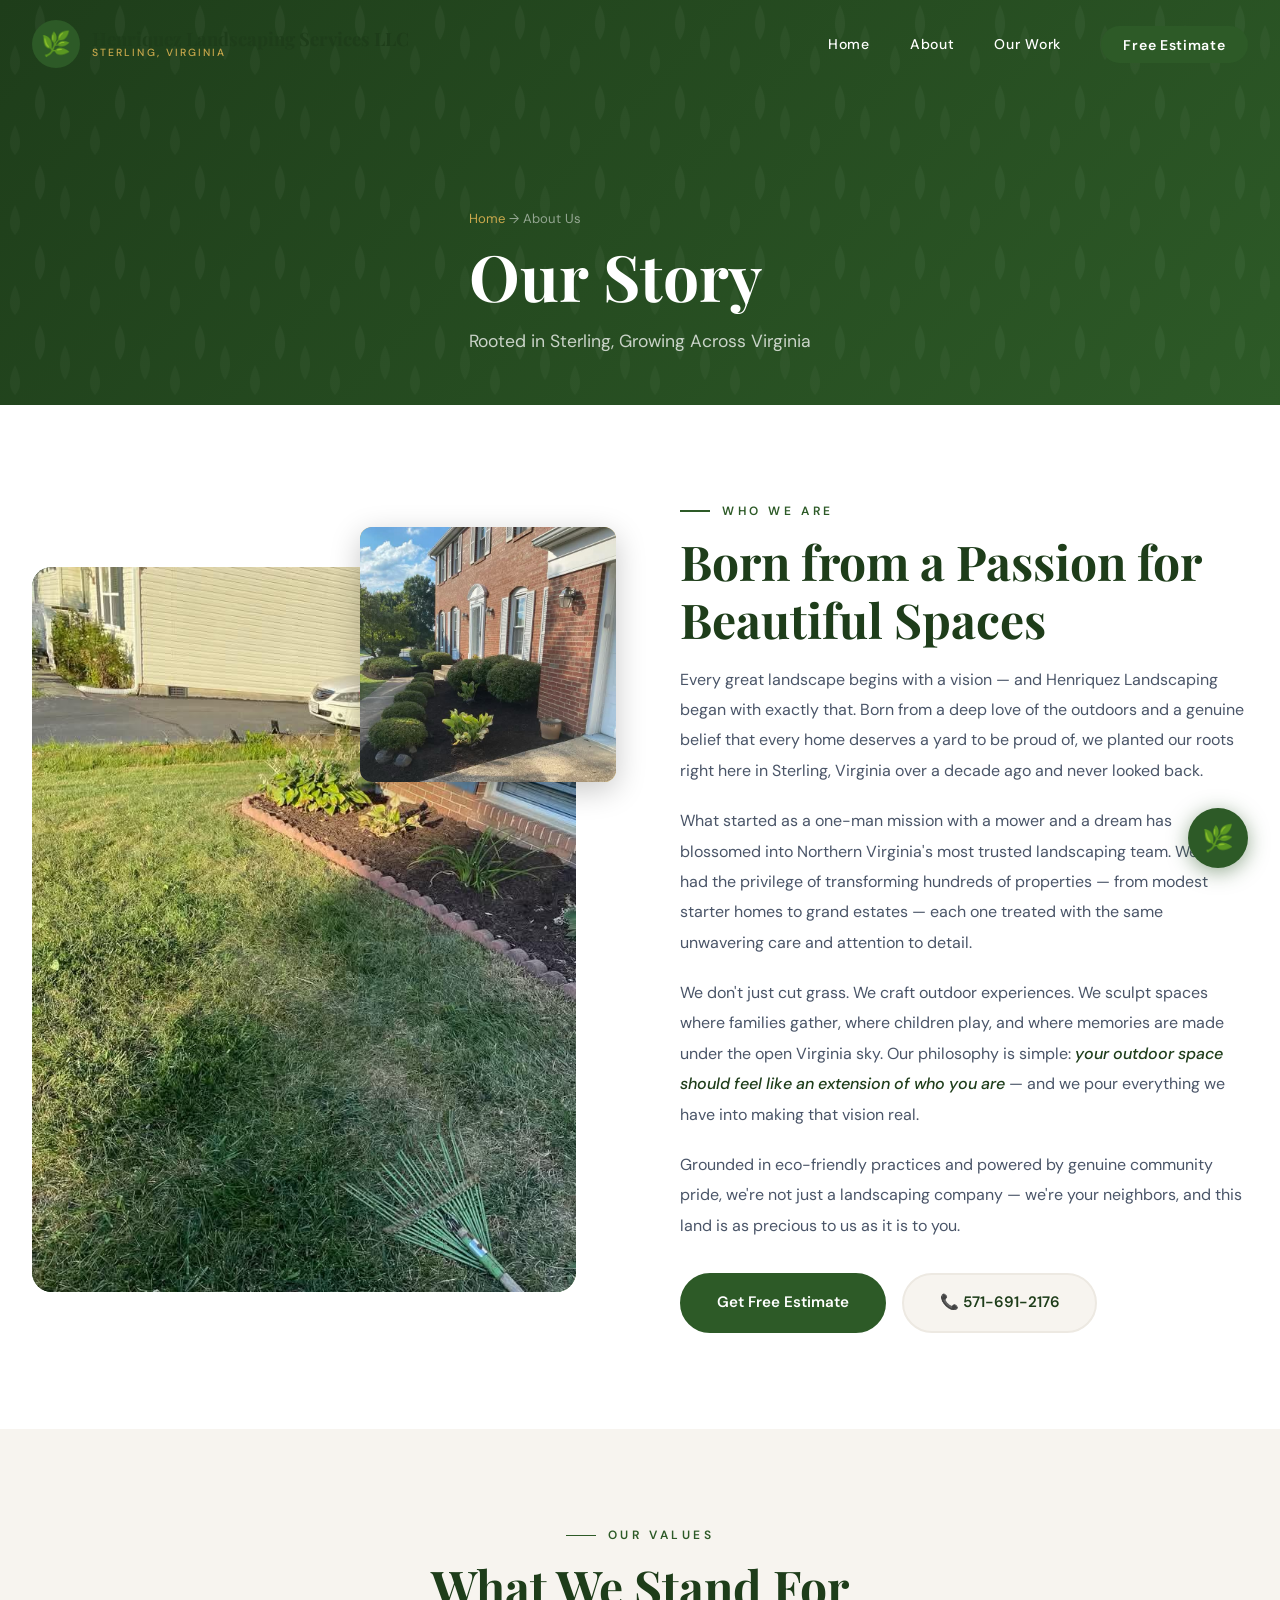
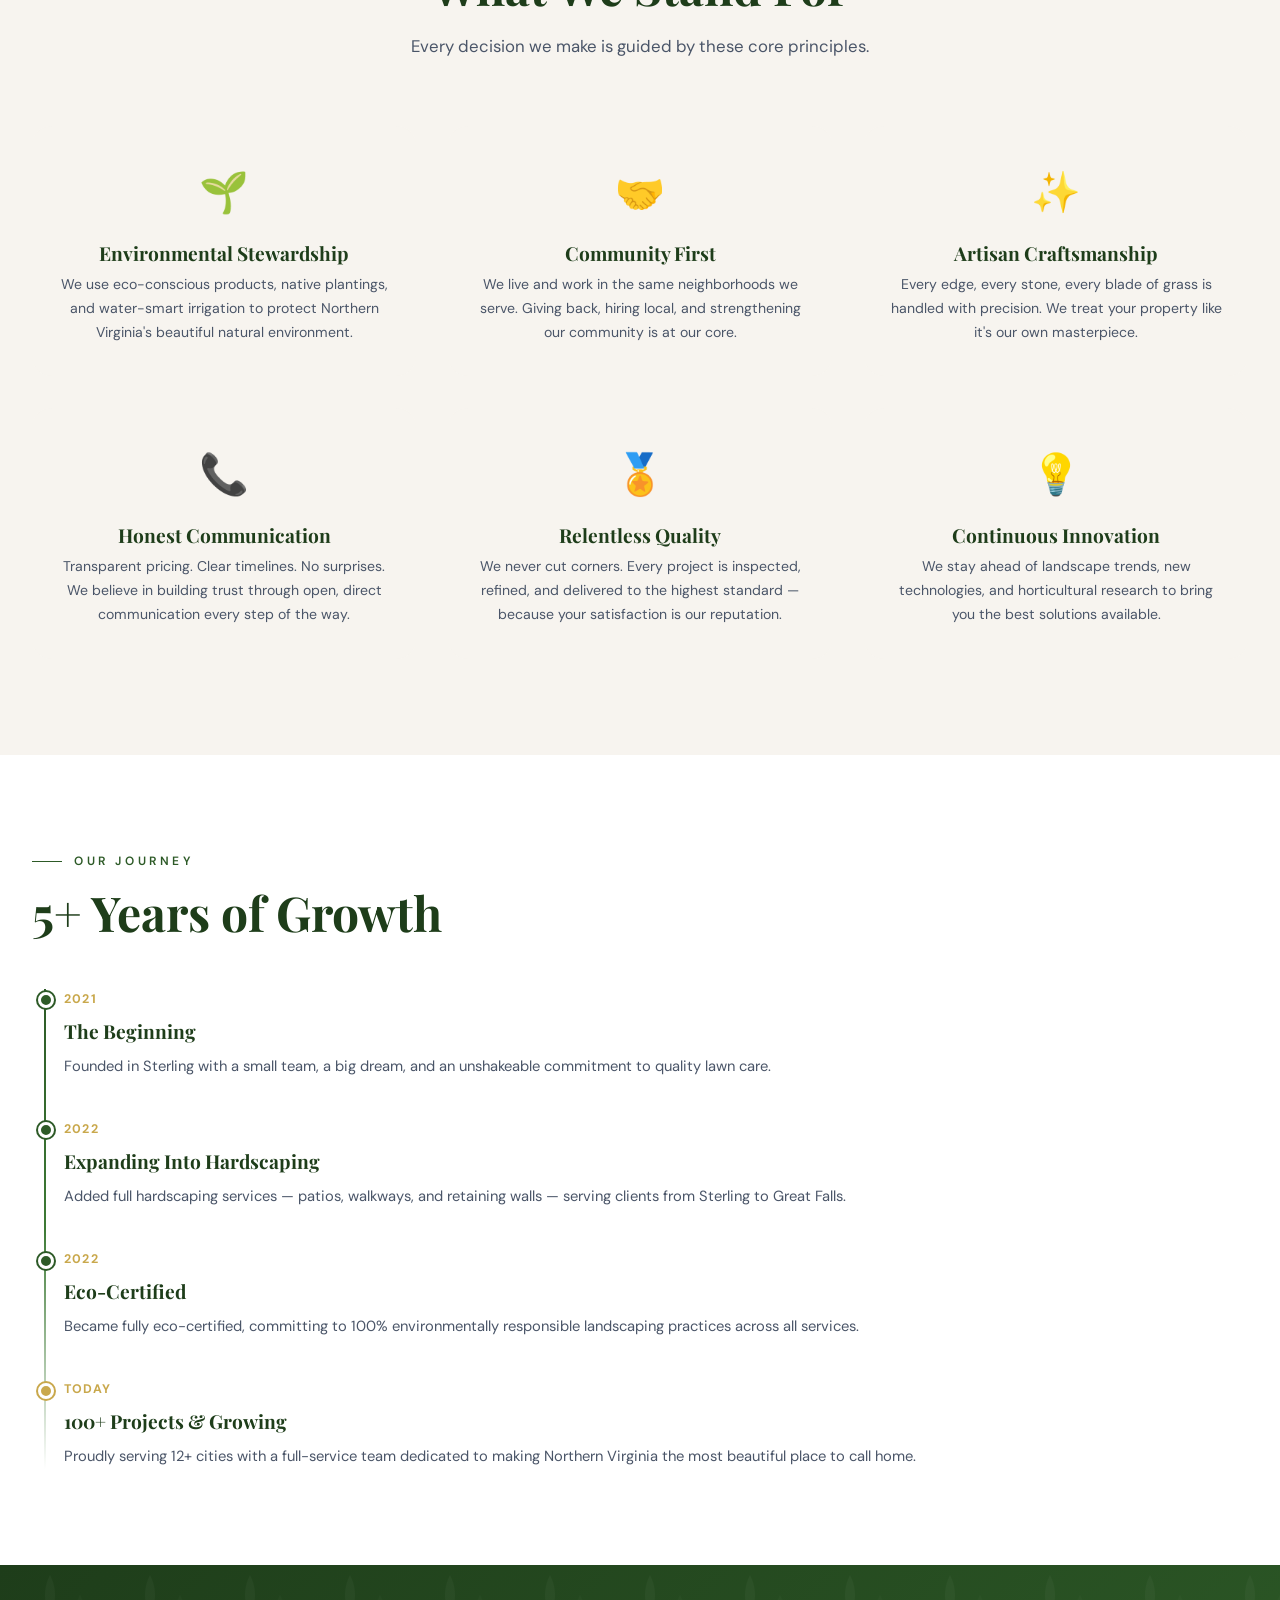
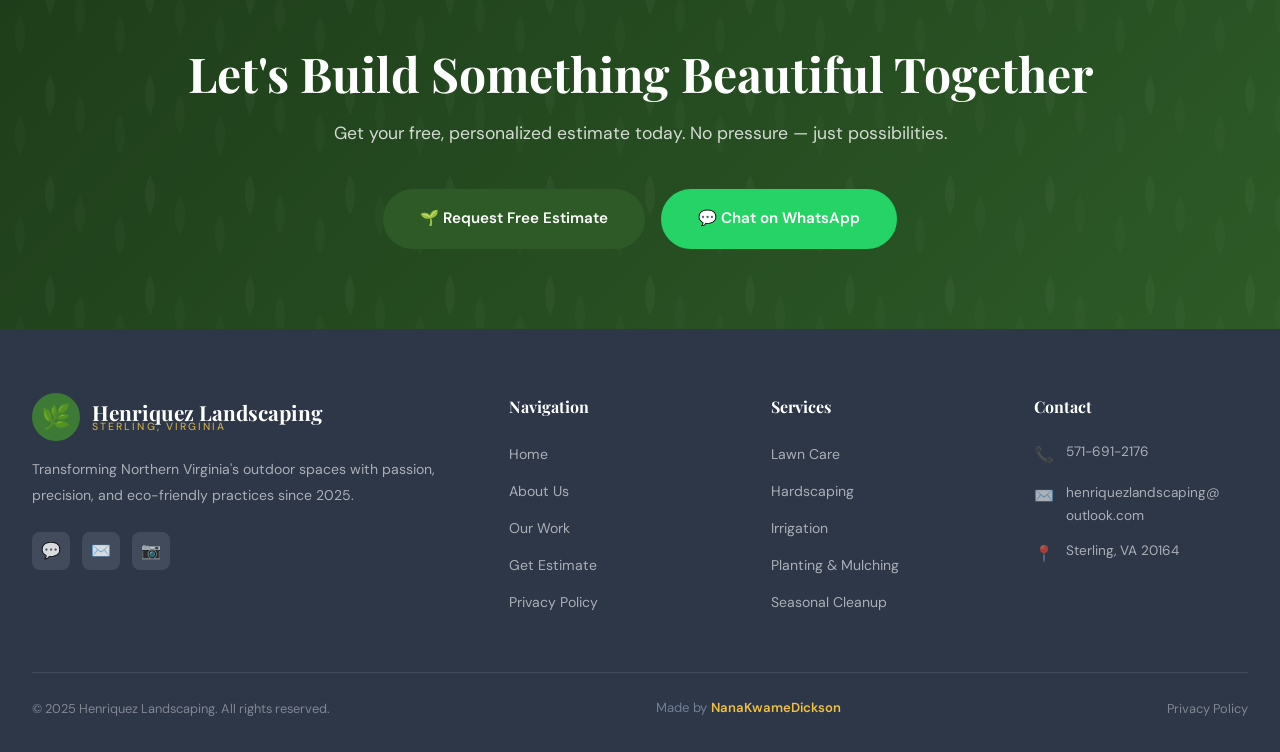
==== commit bacdde87: "Updated the chatbot using Gemini 2 Flash" ====
--- a/pages/about.html
+++ b/pages/about.html
@@ -130,27 +130,21 @@
 <section style="background:white;">
   <div class="container">
     <div class="section-label">Our Journey</div>
-    <h2 class="section-title">10+ Years of Growth</h2>
+    <h2 class="section-title">5+ Years of Growth</h2>
     <div style="margin-top:3rem;position:relative;padding-left:2rem;">
       <div style="position:absolute;left:0.75rem;top:0;bottom:0;width:2px;background:linear-gradient(to bottom, var(--forest), var(--forest-light), transparent);"></div>
       <!-- Timeline items -->
       <div style="margin-bottom:2.5rem;position:relative;">
         <div style="position:absolute;left:-1.6rem;top:0.2rem;width:16px;height:16px;background:var(--forest);border-radius:50%;border:3px solid white;box-shadow:0 0 0 2px var(--forest);"></div>
-        <div style="font-size:0.78rem;font-weight:700;color:var(--gold);letter-spacing:0.1em;text-transform:uppercase;">2013</div>
+        <div style="font-size:0.78rem;font-weight:700;color:var(--gold);letter-spacing:0.1em;text-transform:uppercase;">2021</div>
         <h4 style="font-family:'Playfair Display',serif;font-size:1.2rem;color:var(--forest-dark);margin:0.3rem 0 0.4rem;">The Beginning</h4>
         <p style="color:var(--slate);font-size:0.92rem;">Founded in Sterling with a small team, a big dream, and an unshakeable commitment to quality lawn care.</p>
       </div>
       <div style="margin-bottom:2.5rem;position:relative;">
         <div style="position:absolute;left:-1.6rem;top:0.2rem;width:16px;height:16px;background:var(--forest);border-radius:50%;border:3px solid white;box-shadow:0 0 0 2px var(--forest);"></div>
-        <div style="font-size:0.78rem;font-weight:700;color:var(--gold);letter-spacing:0.1em;text-transform:uppercase;">2016</div>
+        <div style="font-size:0.78rem;font-weight:700;color:var(--gold);letter-spacing:0.1em;text-transform:uppercase;">2022</div>
         <h4 style="font-family:'Playfair Display',serif;font-size:1.2rem;color:var(--forest-dark);margin:0.3rem 0 0.4rem;">Expanding Into Hardscaping</h4>
         <p style="color:var(--slate);font-size:0.92rem;">Added full hardscaping services — patios, walkways, and retaining walls — serving clients from Sterling to Great Falls.</p>
-      </div>
-      <div style="margin-bottom:2.5rem;position:relative;">
-        <div style="position:absolute;left:-1.6rem;top:0.2rem;width:16px;height:16px;background:var(--forest);border-radius:50%;border:3px solid white;box-shadow:0 0 0 2px var(--forest);"></div>
-        <div style="font-size:0.78rem;font-weight:700;color:var(--gold);letter-spacing:0.1em;text-transform:uppercase;">2019</div>
-        <h4 style="font-family:'Playfair Display',serif;font-size:1.2rem;color:var(--forest-dark);margin:0.3rem 0 0.4rem;">Smart Irrigation Launch</h4>
-        <p style="color:var(--slate);font-size:0.92rem;">Launched our irrigation division, bringing water-saving smart systems to hundreds of homes across Loudoun County.</p>
       </div>
       <div style="margin-bottom:2.5rem;position:relative;">
         <div style="position:absolute;left:-1.6rem;top:0.2rem;width:16px;height:16px;background:var(--forest);border-radius:50%;border:3px solid white;box-shadow:0 0 0 2px var(--forest);"></div>
@@ -161,7 +155,7 @@
       <div style="position:relative;">
         <div style="position:absolute;left:-1.6rem;top:0.2rem;width:16px;height:16px;background:var(--gold);border-radius:50%;border:3px solid white;box-shadow:0 0 0 2px var(--gold);"></div>
         <div style="font-size:0.78rem;font-weight:700;color:var(--gold);letter-spacing:0.1em;text-transform:uppercase;">Today</div>
-        <h4 style="font-family:'Playfair Display',serif;font-size:1.2rem;color:var(--forest-dark);margin:0.3rem 0 0.4rem;">500+ Projects & Growing</h4>
+        <h4 style="font-family:'Playfair Display',serif;font-size:1.2rem;color:var(--forest-dark);margin:0.3rem 0 0.4rem;">100+ Projects & Growing</h4>
         <p style="color:var(--slate);font-size:0.92rem;">Proudly serving 12+ cities with a full-service team dedicated to making Northern Virginia the most beautiful place to call home.</p>
       </div>
     </div>
@@ -223,7 +217,7 @@
         <h4>Contact</h4>
         <div class="footer-contact-item"><span>📞</span><span><a href="tel:+15716912176" style="color:inherit;">571-691-2176</a></span></div>
         <div class="footer-contact-item"><span>✉️</span><span><a href="mailto:henriquezlandscaping@outlook.com" style="color:inherit;">henriquezlandscaping@<br>outlook.com</a></span></div>
-        <div class="footer-contact-item"><span>📍</span><span>126 N Garfield Road<br>Sterling, VA 20164</span></div>
+        <div class="footer-contact-item"><span>📍</span><span>Sterling, VA 20164<br></span></div>
       </div>
     </div>
     <div class="footer-bottom">
--- a/css/styles.css
+++ b/css/styles.css
@@ -272,7 +272,7 @@
     right: 0;
     bottom: 0;
     height: 100vh;
-    background: var(--forest) !important; /* Mobile menu goes green */
+    background: var(--warm-white) !important; /* Mobile menu goes green */
     flex-direction: column;
     justify-content: center; /* Centers links vertically */
     align-items: center;
@@ -2119,4 +2119,4 @@
   object-fit: cover;
   object-position: center top;
   display: block;
-}+}
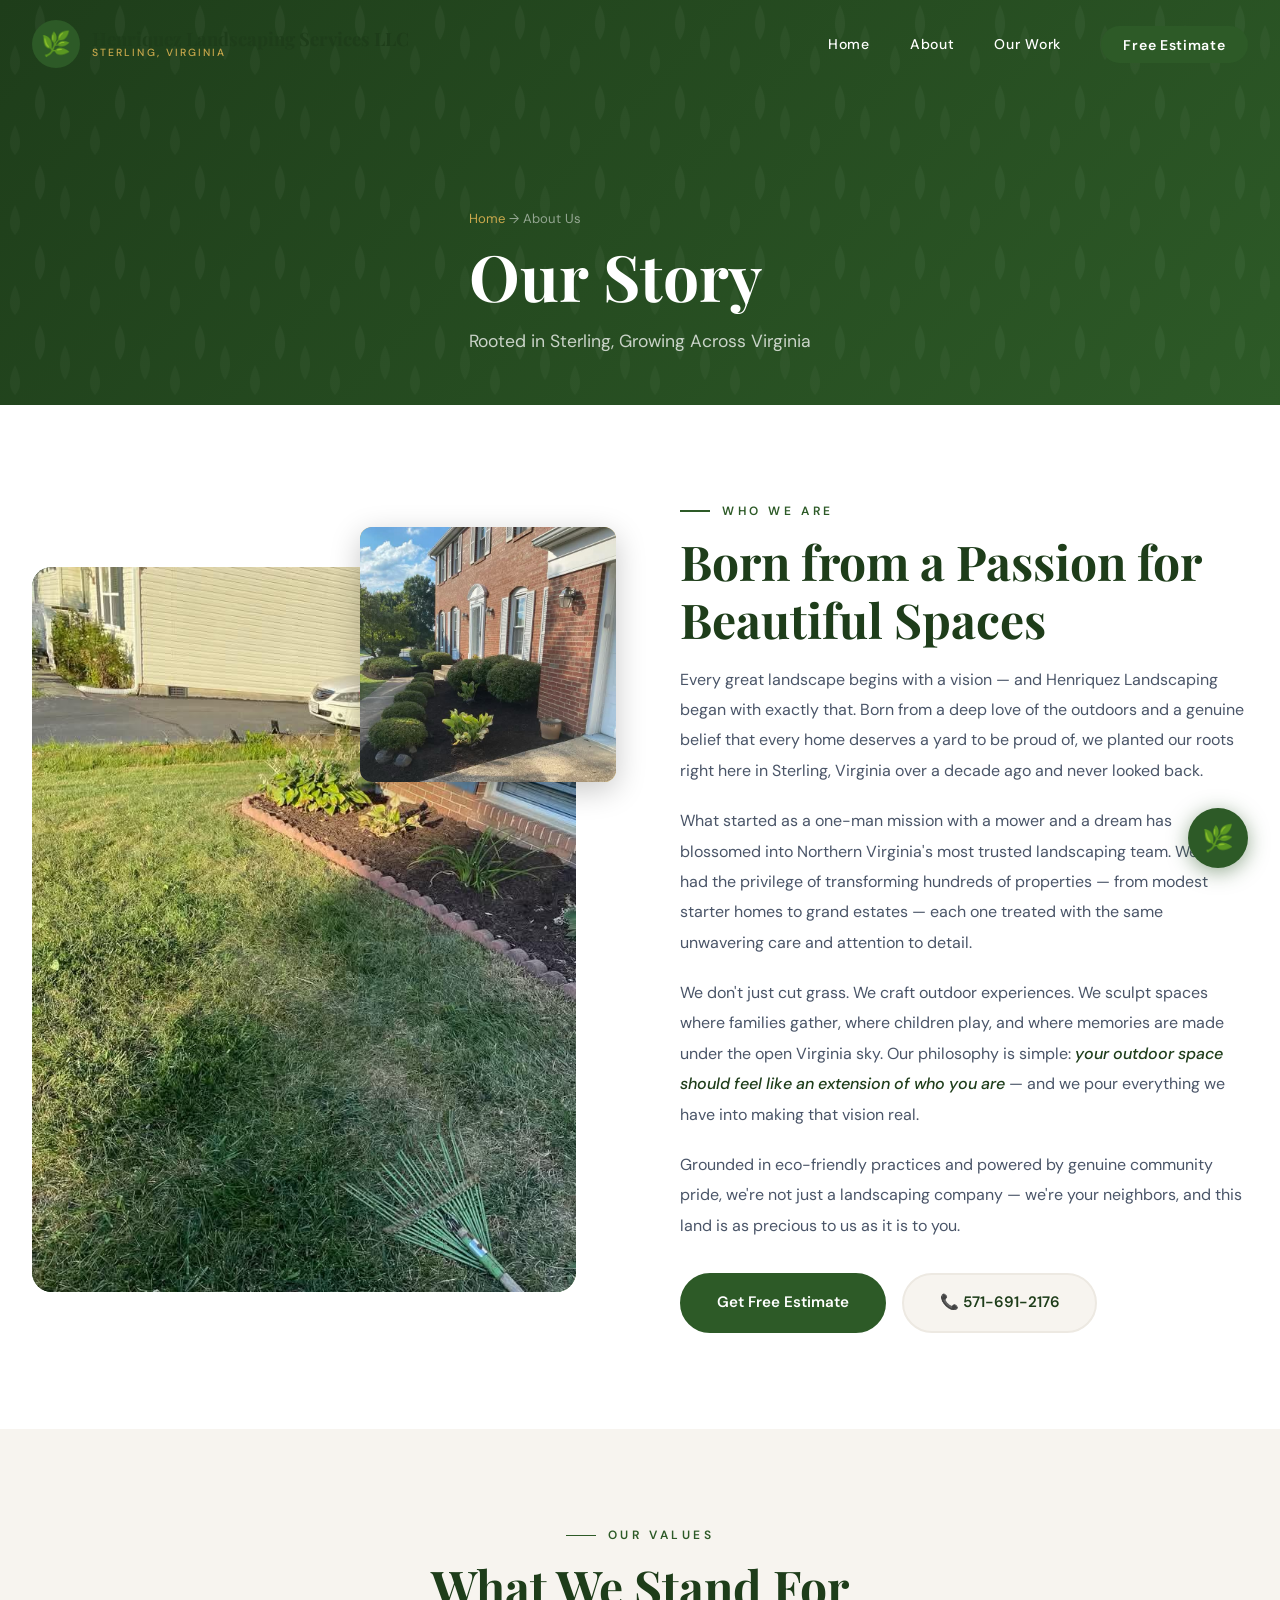
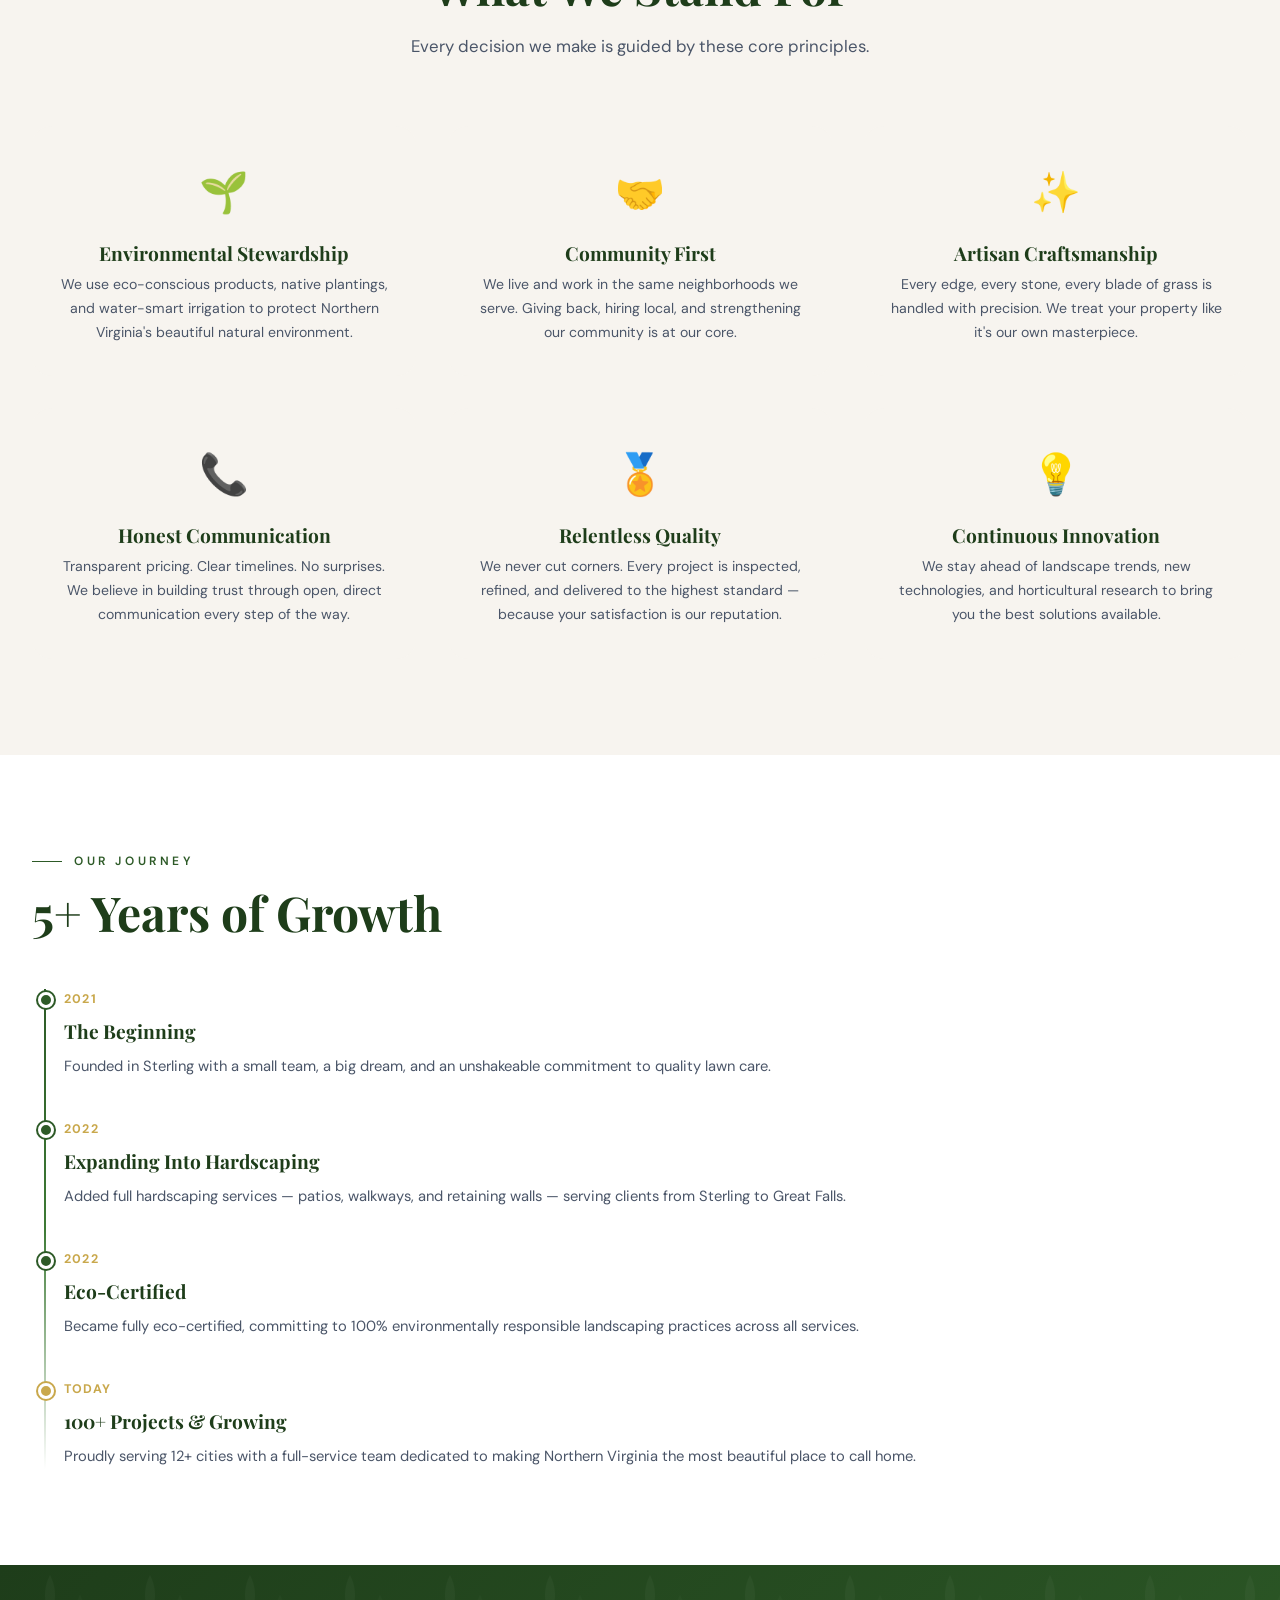
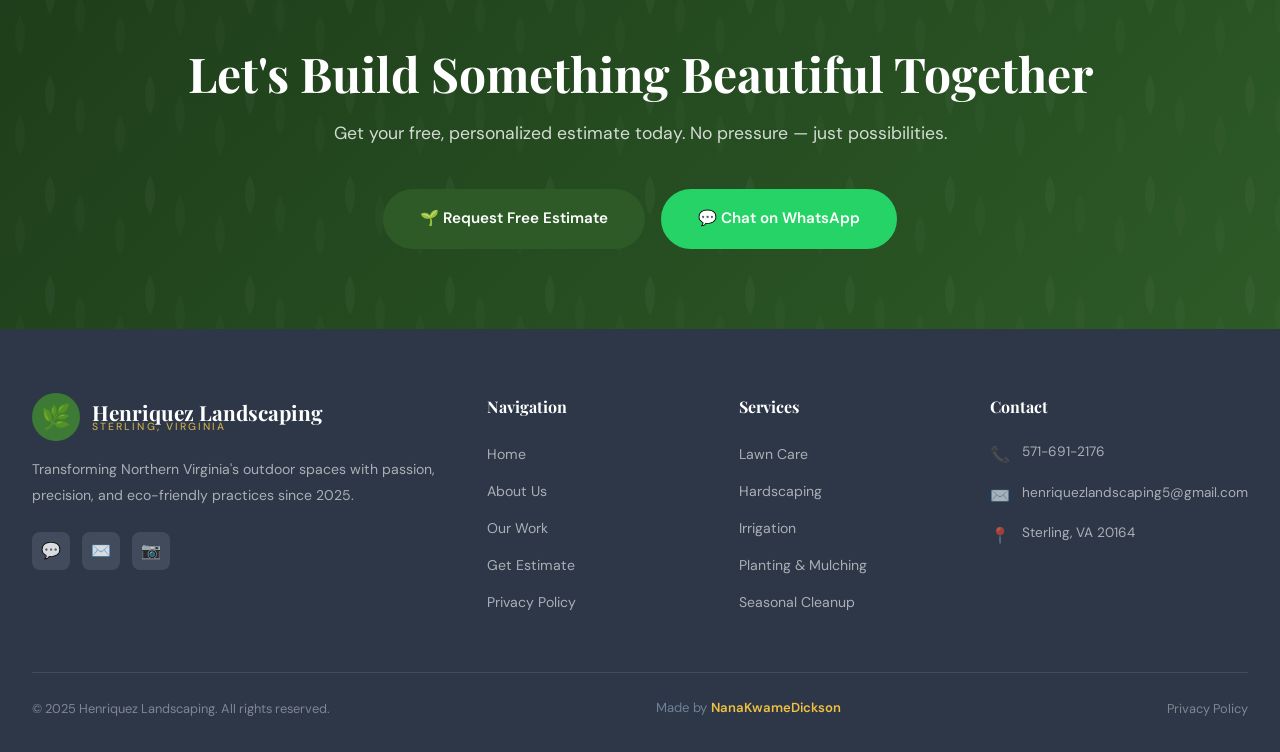
==== commit a46093d3: "fixed all footers" ====
--- a/pages/about.html
+++ b/pages/about.html
@@ -216,7 +216,7 @@
       <div class="footer-col">
         <h4>Contact</h4>
         <div class="footer-contact-item"><span>📞</span><span><a href="tel:+15716912176" style="color:inherit;">571-691-2176</a></span></div>
-        <div class="footer-contact-item"><span>✉️</span><span><a href="mailto:henriquezlandscaping@outlook.com" style="color:inherit;">henriquezlandscaping@<br>outlook.com</a></span></div>
+        <div class="footer-contact-item"><span>✉️</span><span><a href="mailto:henriquezlandscaping5@gmail.com" style="color:inherit;">henriquezlandscaping5@gmail.com</a></span></div>
         <div class="footer-contact-item"><span>📍</span><span>Sterling, VA 20164<br></span></div>
       </div>
     </div>
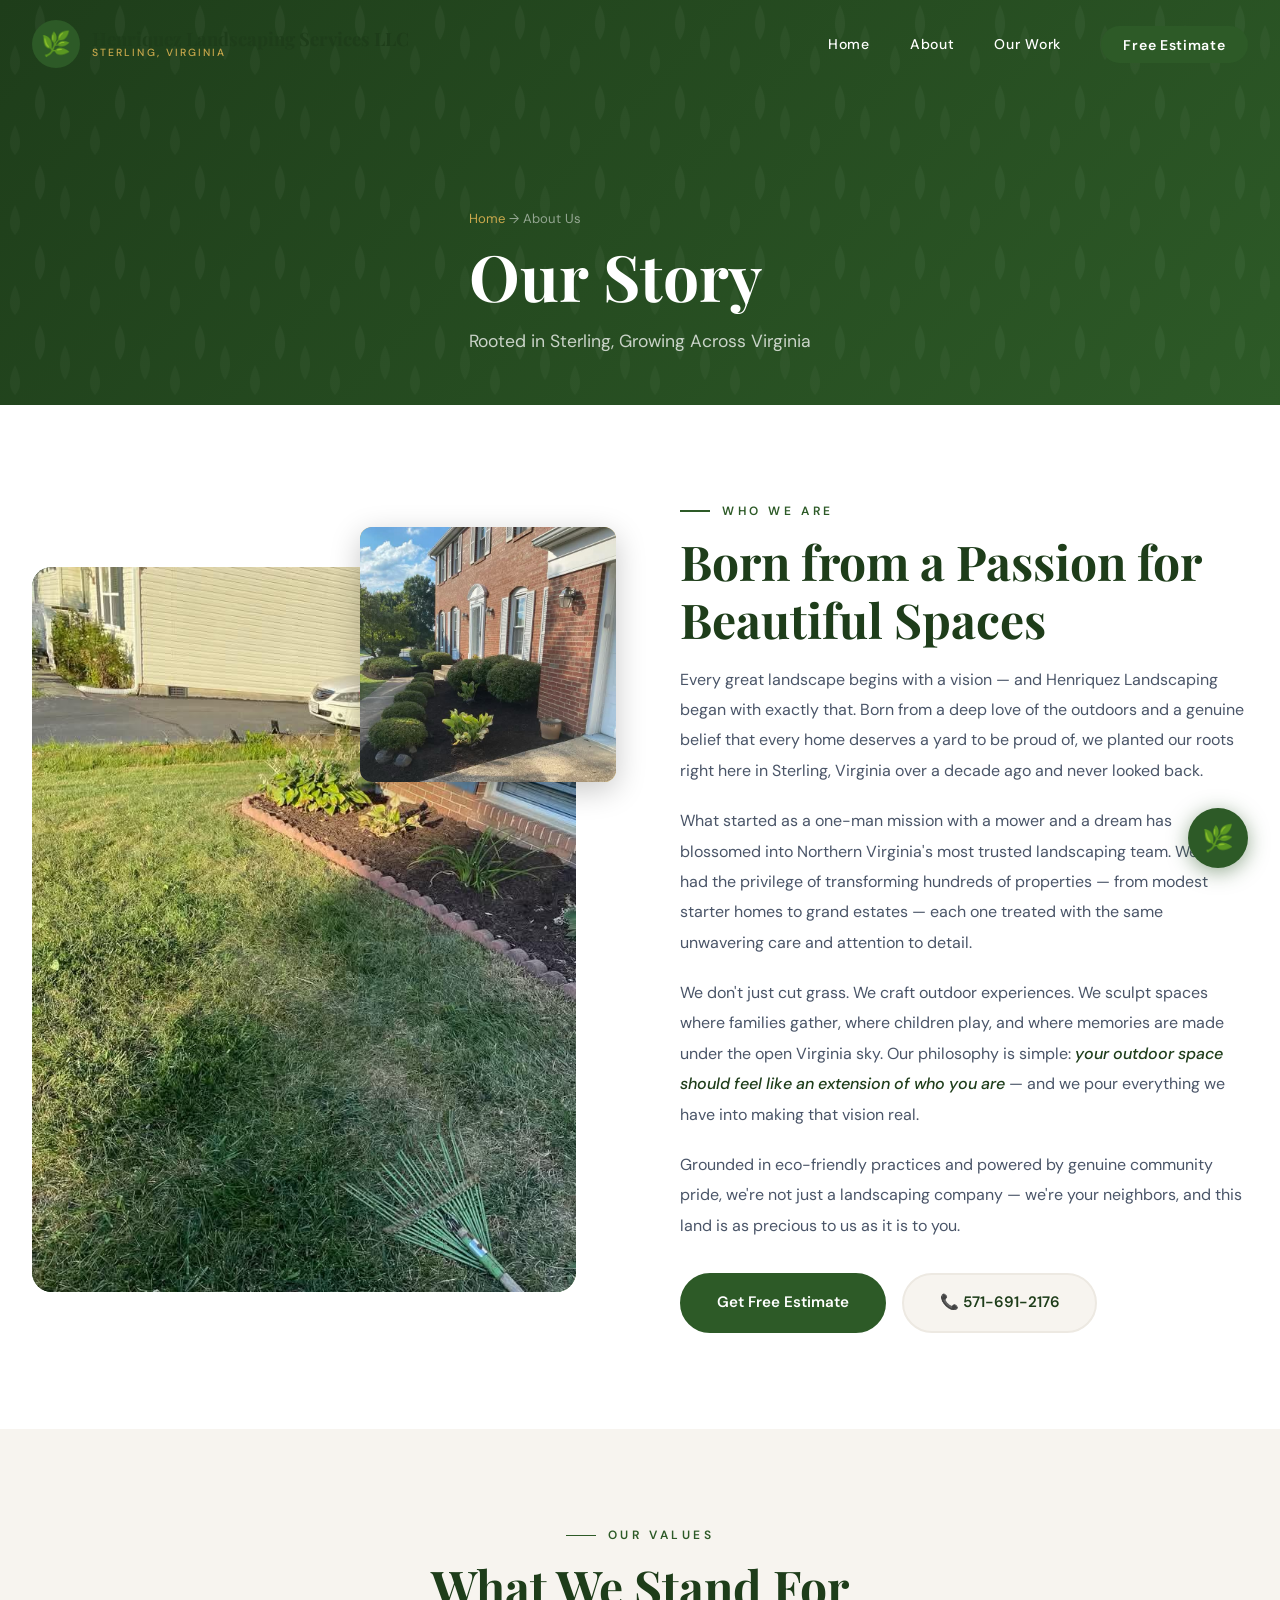
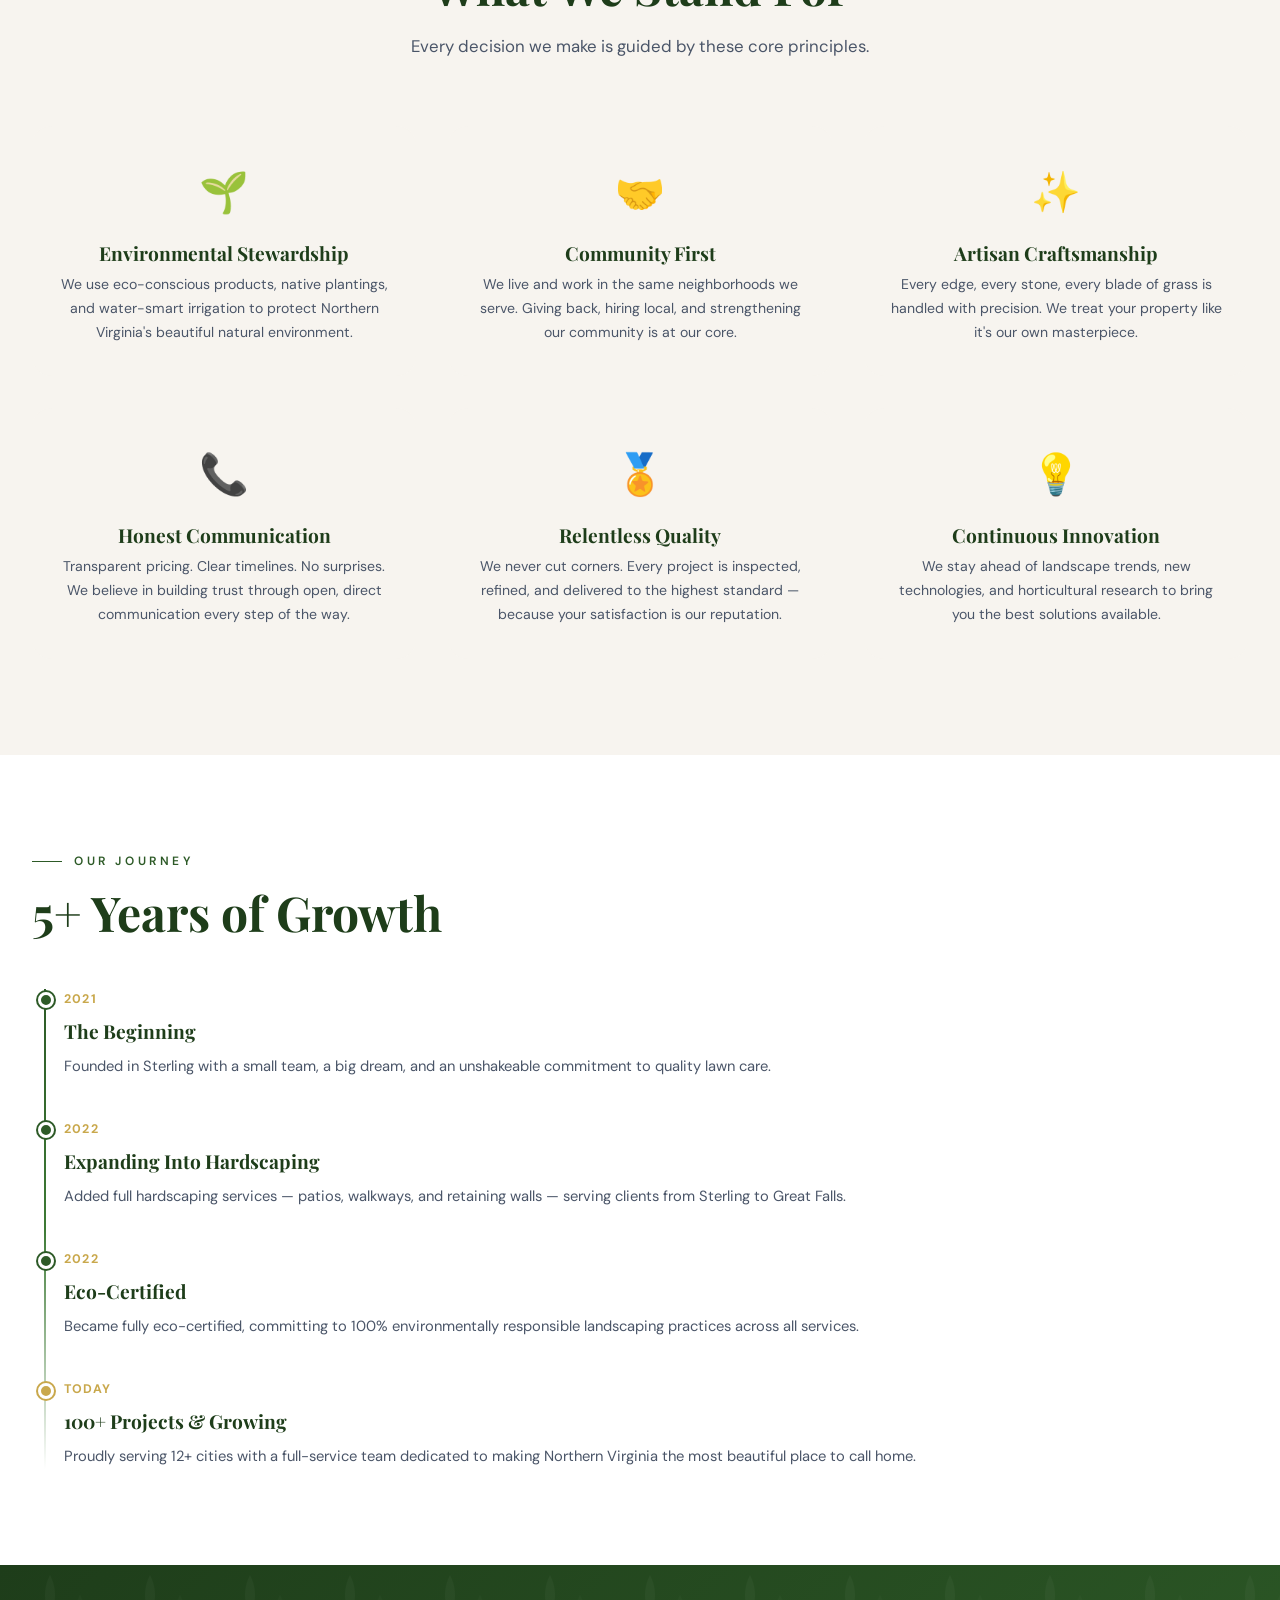
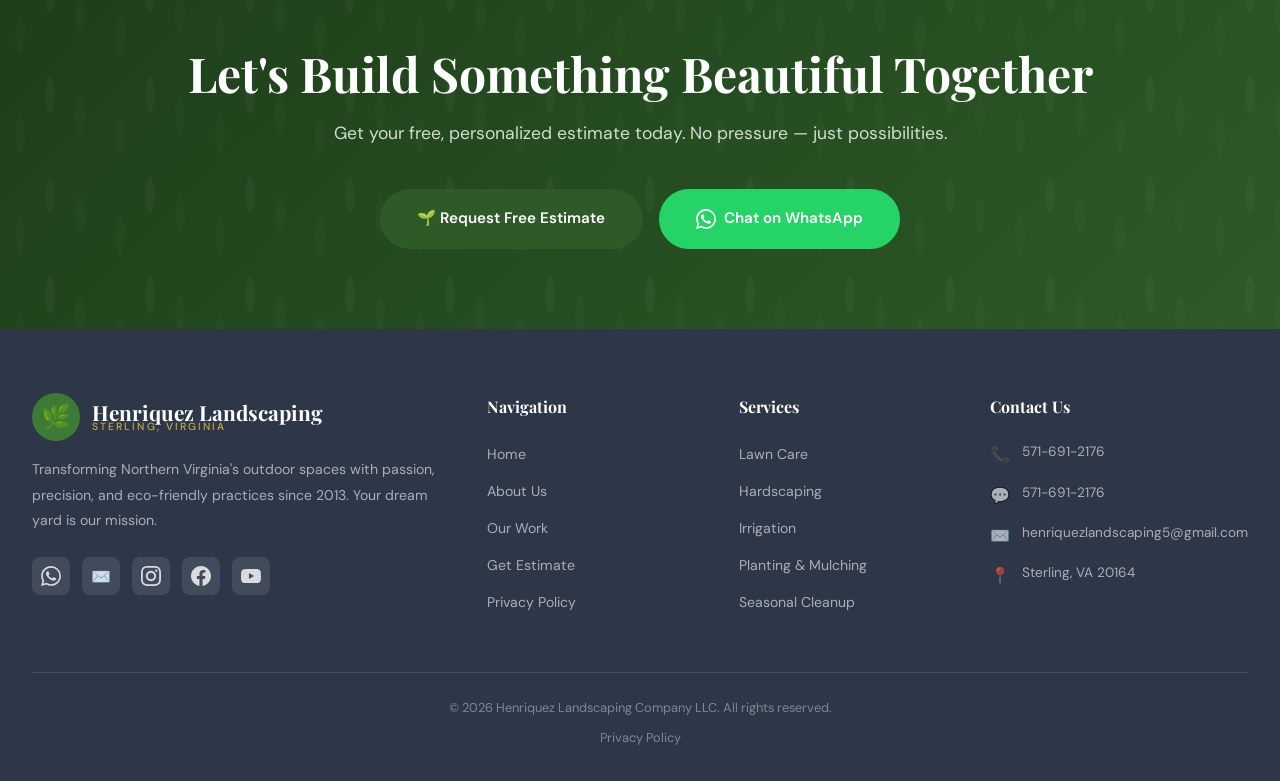
==== commit da591886: "Updated Footer and minor things" ====
--- a/pages/about.html
+++ b/pages/about.html
@@ -169,12 +169,17 @@
     <p>Get your free, personalized estimate today. No pressure — just possibilities.</p>
     <div class="hero-buttons" style="justify-content:center;">
       <a href="estimate.html" class="btn-primary">🌱 Request Free Estimate</a>
-      <a href="https://wa.me/15716912176" target="_blank" class="btn-whatsapp">💬 Chat on WhatsApp</a>
+     <a href="https://wa.me/15716912176" target="_blank" class="btn-whatsapp">
+  <svg xmlns="http://www.w3.org/2000/svg" width="20" height="20" viewBox="0 0 24 24" fill="currentColor">
+    <path d="M17.472 14.382c-.297-.149-1.758-.867-2.03-.967-.273-.099-.471-.148-.67.15-.197.297-.767.966-.94 1.164-.173.199-.347.223-.644.075-.297-.15-1.255-.463-2.39-1.475-.883-.788-1.48-1.761-1.653-2.059-.173-.297-.018-.458.13-.606.134-.133.298-.347.446-.52.149-.174.198-.298.298-.497.099-.198.05-.371-.025-.52-.075-.149-.669-1.612-.916-2.207-.242-.579-.487-.5-.669-.51-.173-.008-.371-.01-.57-.01-.198 0-.52.074-.792.372-.272.297-1.04 1.016-1.04 2.479 0 1.462 1.065 2.875 1.213 3.074.149.198 2.096 3.2 5.077 4.487.709.306 1.262.489 1.694.625.712.227 1.36.195 1.871.118.571-.085 1.758-.719 2.006-1.413.248-.694.248-1.289.173-1.413-.074-.124-.272-.198-.57-.347m-5.421 7.403h-.004a9.87 9.87 0 0 1-5.031-1.378l-.361-.214-3.741.982.998-3.648-.235-.374a9.86 9.86 0 0 1-1.51-5.26c.001-5.45 4.436-9.884 9.888-9.884 2.64 0 5.122 1.03 6.988 2.898a9.825 9.825 0 0 1 2.893 6.994c-.003 5.45-4.437 9.884-9.885 9.884m8.413-18.297A11.815 11.815 0 0 0 12.05 0C5.495 0 .16 5.335.157 11.892c0 2.096.547 4.142 1.588 5.945L.057 24l6.305-1.654a11.882 11.882 0 0 0 5.683 1.448h.005c6.554 0 11.89-5.335 11.893-11.893a11.821 11.821 0 0 0-3.48-8.413Z"/>
+  </svg>
+  Chat on WhatsApp
+</a>
     </div>
   </div>
 </div>
 
-<!-- FOOTER -->
+<!-- ============ FOOTER ============ -->
 <footer>
   <div class="container">
     <div class="footer-grid">
@@ -186,49 +191,63 @@
             <span class="logo-tagline">Sterling, Virginia</span>
           </div>
         </div>
-        <p class="footer-desc">Transforming Northern Virginia's outdoor spaces with passion, precision, and eco-friendly practices since 2025.</p>
+        <p class="footer-desc">Transforming Northern Virginia's outdoor spaces with passion, precision, and eco-friendly practices since 2013. Your dream yard is our mission.</p>
         <div class="footer-socials">
-          <a href="https://wa.me/15716912176" target="_blank" class="social-btn">💬</a>
-          <a href="mailto:henriquezlandscaping@outlook.com" class="social-btn">✉️</a>
-          <a href="#" class="social-btn">📷</a>
+          <a href="https://wa.me/15716912176" target="_blank" class="social-btn" title="WhatsApp">
+  <svg xmlns="http://www.w3.org/2000/svg" width="20" height="20" viewBox="0 0 24 24" fill="currentColor">
+    <path d="M17.472 14.382c-.297-.149-1.758-.867-2.03-.967-.273-.099-.471-.148-.67.15-.197.297-.767.966-.94 1.164-.173.199-.347.223-.644.075-.297-.15-1.255-.463-2.39-1.475-.883-.788-1.48-1.761-1.653-2.059-.173-.297-.018-.458.13-.606.134-.133.298-.347.446-.52.149-.174.198-.298.298-.497.099-.198.05-.371-.025-.52-.075-.149-.669-1.612-.916-2.207-.242-.579-.487-.5-.669-.51-.173-.008-.371-.01-.57-.01-.198 0-.52.074-.792.372-.272.297-1.04 1.016-1.04 2.479 0 1.462 1.065 2.875 1.213 3.074.149.198 2.096 3.2 5.077 4.487.709.306 1.262.489 1.694.625.712.227 1.36.195 1.871.118.571-.085 1.758-.719 2.006-1.413.248-.694.248-1.289.173-1.413-.074-.124-.272-.198-.57-.347m-5.421 7.403h-.004a9.87 9.87 0 0 1-5.031-1.378l-.361-.214-3.741.982.998-3.648-.235-.374a9.86 9.86 0 0 1-1.51-5.26c.001-5.45 4.436-9.884 9.888-9.884 2.64 0 5.122 1.03 6.988 2.898a9.825 9.825 0 0 1 2.893 6.994c-.003 5.45-4.437 9.884-9.885 9.884m8.413-18.297A11.815 11.815 0 0 0 12.05 0C5.495 0 .16 5.335.157 11.892c0 2.096.547 4.142 1.588 5.945L.057 24l6.305-1.654a11.882 11.882 0 0 0 5.683 1.448h.005c6.554 0 11.89-5.335 11.893-11.893a11.821 11.821 0 0 0-3.48-8.413Z"/>
+  </svg>
+</a>
+          <a href="mailto:henriquezlandscaping5@gmail.com" class="social-btn" title="Email">✉️</a>
+          <a href="https://www.instagram.com/henriquezlandscaping/?hl=en" target="_blank" class="social-btn" title="Instagram">
+            <svg xmlns="http://www.w3.org/2000/svg" width="20" height="20" viewBox="0 0 24 24" fill="currentColor">
+              <path d="M12 2.163c3.204 0 3.584.012 4.85.07 3.252.148 4.771 1.691 4.919 4.919.058 1.265.069 1.645.069 4.849 0 3.205-.012 3.584-.069 4.849-.149 3.225-1.664 4.771-4.919 4.919-1.266.058-1.644.07-4.85.07-3.204 0-3.584-.012-4.849-.07-3.26-.149-4.771-1.699-4.919-4.92-.058-1.265-.07-1.644-.07-4.849 0-3.204.013-3.583.07-4.849.149-3.227 1.664-4.771 4.919-4.919 1.266-.057 1.645-.069 4.849-.069zm0-2.163c-3.259 0-3.667.014-4.947.072-4.358.2-6.78 2.618-6.98 6.98-.059 1.281-.073 1.689-.073 4.948 0 3.259.014 3.668.072 4.948.2 4.358 2.618 6.78 6.98 6.98 1.281.058 1.689.072 4.948.072 3.259 0 3.668-.014 4.948-.072 4.354-.2 6.782-2.618 6.979-6.98.059-1.28.073-1.689.073-4.948 0-3.259-.014-3.667-.072-4.947-.196-4.354-2.617-6.78-6.979-6.98-1.281-.059-1.69-.073-4.949-.073zm0 5.838c-3.403 0-6.162 2.759-6.162 6.162s2.759 6.163 6.162 6.163 6.162-2.759 6.162-6.163c0-3.403-2.759-6.162-6.162-6.162zm0 10.162c-2.209 0-4-1.79-4-4 0-2.209 1.791-4 4-4s4 1.791 4 4c0 2.21-1.791 4-4 4zm6.406-11.845c-.796 0-1.441.645-1.441 1.44s.645 1.44 1.441 1.44c.795 0 1.439-.645 1.439-1.44s-.644-1.44-1.439-1.44z"/>
+            </svg>
+          </a>
+          <a href="https://www.facebook.com/profile.php?id=61583668606097" target="_blank" class="social-btn" title="Facebook">
+            <svg xmlns="http://www.w3.org/2000/svg" width="20" height="20" viewBox="0 0 24 24" fill="currentColor">
+              <path d="M24 12.073c0-6.627-5.373-12-12-12s-12 5.373-12 12c0 5.99 4.388 10.954 10.125 11.854v-8.385H7.078v-3.47h3.047V9.43c0-3.007 1.792-4.669 4.533-4.669 1.312 0 2.686.235 2.686.235v2.953H15.83c-1.491 0-1.956.925-1.956 1.874v2.25h3.328l-.532 3.47h-2.796v8.385C19.612 23.027 24 18.062 24 12.073z"/>
+            </svg>
+          </a>
+          <a href="https://www.youtube.com/@HenriquezLandscaping" target="_blank" class="social-btn" title="YouTube">
+            <svg xmlns="http://www.w3.org/2000/svg" width="20" height="20" viewBox="0 0 24 24" fill="currentColor">
+              <path d="M23.498 6.186a3.016 3.016 0 0 0-2.122-2.136C19.505 3.545 12 3.545 12 3.545s-7.505 0-9.377.505A3.017 3.017 0 0 0 .502 6.186C0 8.07 0 12 0 12s0 3.93.502 5.814a3.016 3.016 0 0 0 2.122 2.136c1.871.505 9.376.505 9.376.505s7.505 0 9.377-.505a3.015 3.015 0 0 0 2.122-2.136C24 15.93 24 12 24 12s0-3.93-.502-5.814zM9.545 15.568V8.432L15.818 12l-6.273 3.568z"/>
+            </svg>
+          </a>
         </div>
       </div>
       <div class="footer-col">
         <h4>Navigation</h4>
         <ul class="footer-links">
-          <li><a href="../index.html">Home</a></li>
-          <li><a href="about.html">About Us</a></li>
-          <li><a href="work.html">Our Work</a></li>
-          <li><a href="estimate.html">Get Estimate</a></li>
-          <li><a href="privacy.html">Privacy Policy</a></li>
+          <li><a href="index.html">Home</a></li>
+          <li><a href="pages/about.html">About Us</a></li>
+          <li><a href="pages/work.html">Our Work</a></li>
+          <li><a href="pages/estimate.html">Get Estimate</a></li>
+          <li><a href="pages/privacy.html">Privacy Policy</a></li>
         </ul>
       </div>
       <div class="footer-col">
         <h4>Services</h4>
         <ul class="footer-links">
-          <li><a href="work.html">Lawn Care</a></li>
-          <li><a href="work.html">Hardscaping</a></li>
-          <li><a href="work.html">Irrigation</a></li>
-          <li><a href="work.html">Planting & Mulching</a></li>
-          <li><a href="work.html">Seasonal Cleanup</a></li>
+          <li><a href="pages/work.html?cat=lawn">Lawn Care</a></li>
+          <li><a href="pages/work.html?cat=hardscaping">Hardscaping</a></li>
+          <li><a href="pages/work.html?cat=irrigation">Irrigation</a></li>
+          <li><a href="pages/work.html?cat=planting">Planting & Mulching</a></li>
+          <li><a href="pages/work.html?cat=cleanup">Seasonal Cleanup</a></li>
         </ul>
       </div>
       <div class="footer-col">
-        <h4>Contact</h4>
+        <h4>Contact Us</h4>
         <div class="footer-contact-item"><span>📞</span><span><a href="tel:+15716912176" style="color:inherit;">571-691-2176</a></span></div>
+        <div class="footer-contact-item"><span>💬</span><span><a href="https://wa.me/15716912176" target="_blank" style="color:inherit;">571-691-2176</a></span></div>
         <div class="footer-contact-item"><span>✉️</span><span><a href="mailto:henriquezlandscaping5@gmail.com" style="color:inherit;">henriquezlandscaping5@gmail.com</a></span></div>
-        <div class="footer-contact-item"><span>📍</span><span>Sterling, VA 20164<br></span></div>
-      </div>
-    </div>
-    <div class="footer-bottom">
-  <span>© 2025 Henriquez Landscaping. All rights reserved.</span>
-  <span class="footer-madeby">Made by 
-    <span class="star-name">
-      <span class="star-letter" style="--d:0s">N</span><span class="star-letter" style="--d:0.08s">a</span><span class="star-letter" style="--d:0.16s">n</span><span class="star-letter" style="--d:0.24s">a</span><span class="star-letter" style="--d:0.32s"> </span><span class="star-letter" style="--d:0.4s">K</span><span class="star-letter" style="--d:0.48s">w</span><span class="star-letter" style="--d:0.56s">a</span><span class="star-letter" style="--d:0.64s">m</span><span class="star-letter" style="--d:0.72s">e</span><span class="star-letter" style="--d:0.8s"> </span><span class="star-letter" style="--d:0.88s">D</span><span class="star-letter" style="--d:0.96s">i</span><span class="star-letter" style="--d:1.04s">c</span><span class="star-letter" style="--d:1.12s">k</span><span class="star-letter" style="--d:1.2s">s</span><span class="star-letter" style="--d:1.28s">o</span><span class="star-letter" style="--d:1.36s">n</span>
-    </span>
-  </span>
-  <a href="privacy.html">Privacy Policy</a>
-</div>
+        <div class="footer-contact-item"><span>📍</span><span>Sterling, VA 20164</span></div>
+      </div>
+    </div>
+    <div class="footer-bottom" style="text-align:center; justify-content:center; flex-direction:column; gap:0.5rem;">
+      <span>© 2026 Henriquez Landscaping Company LLC. All rights reserved.</span>
+      <a href="pages/privacy.html">Privacy Policy</a>
+    </div>
   </div>
 </footer>
 
@@ -238,16 +257,16 @@
     <div class="chat-header">
       <div class="chat-header-avatar">🌿</div>
       <div>
-        <div class="chat-header-name">Flora — Garden Assistant</div>
+        <div class="chat-header-name">Henriquez Landscaping Services LLC — Garden Assistant</div>
         <div class="chat-header-status">✅ Online · Usually replies instantly</div>
       </div>
       <button class="chat-close" aria-label="Close chat">✕</button>
     </div>
     <div class="chat-messages">
-      <div class="chat-msg bot">Hi! 👋 I'm Flora. Ask me anything about gardening, our services, or how to get started!</div>
+      <div class="chat-msg bot">Hi! 👋 I'm Henriquez. Ask me anything about gardening, our services, or how to get started!</div>
     </div>
     <div class="chat-input-row">
-      <input class="chat-input" type="text" placeholder="Ask Flora anything…" autocomplete="off">
+      <input class="chat-input" type="text" placeholder="Ask Henriquez anything…" autocomplete="off">
       <button class="chat-send" aria-label="Send">➤</button>
     </div>
   </div>
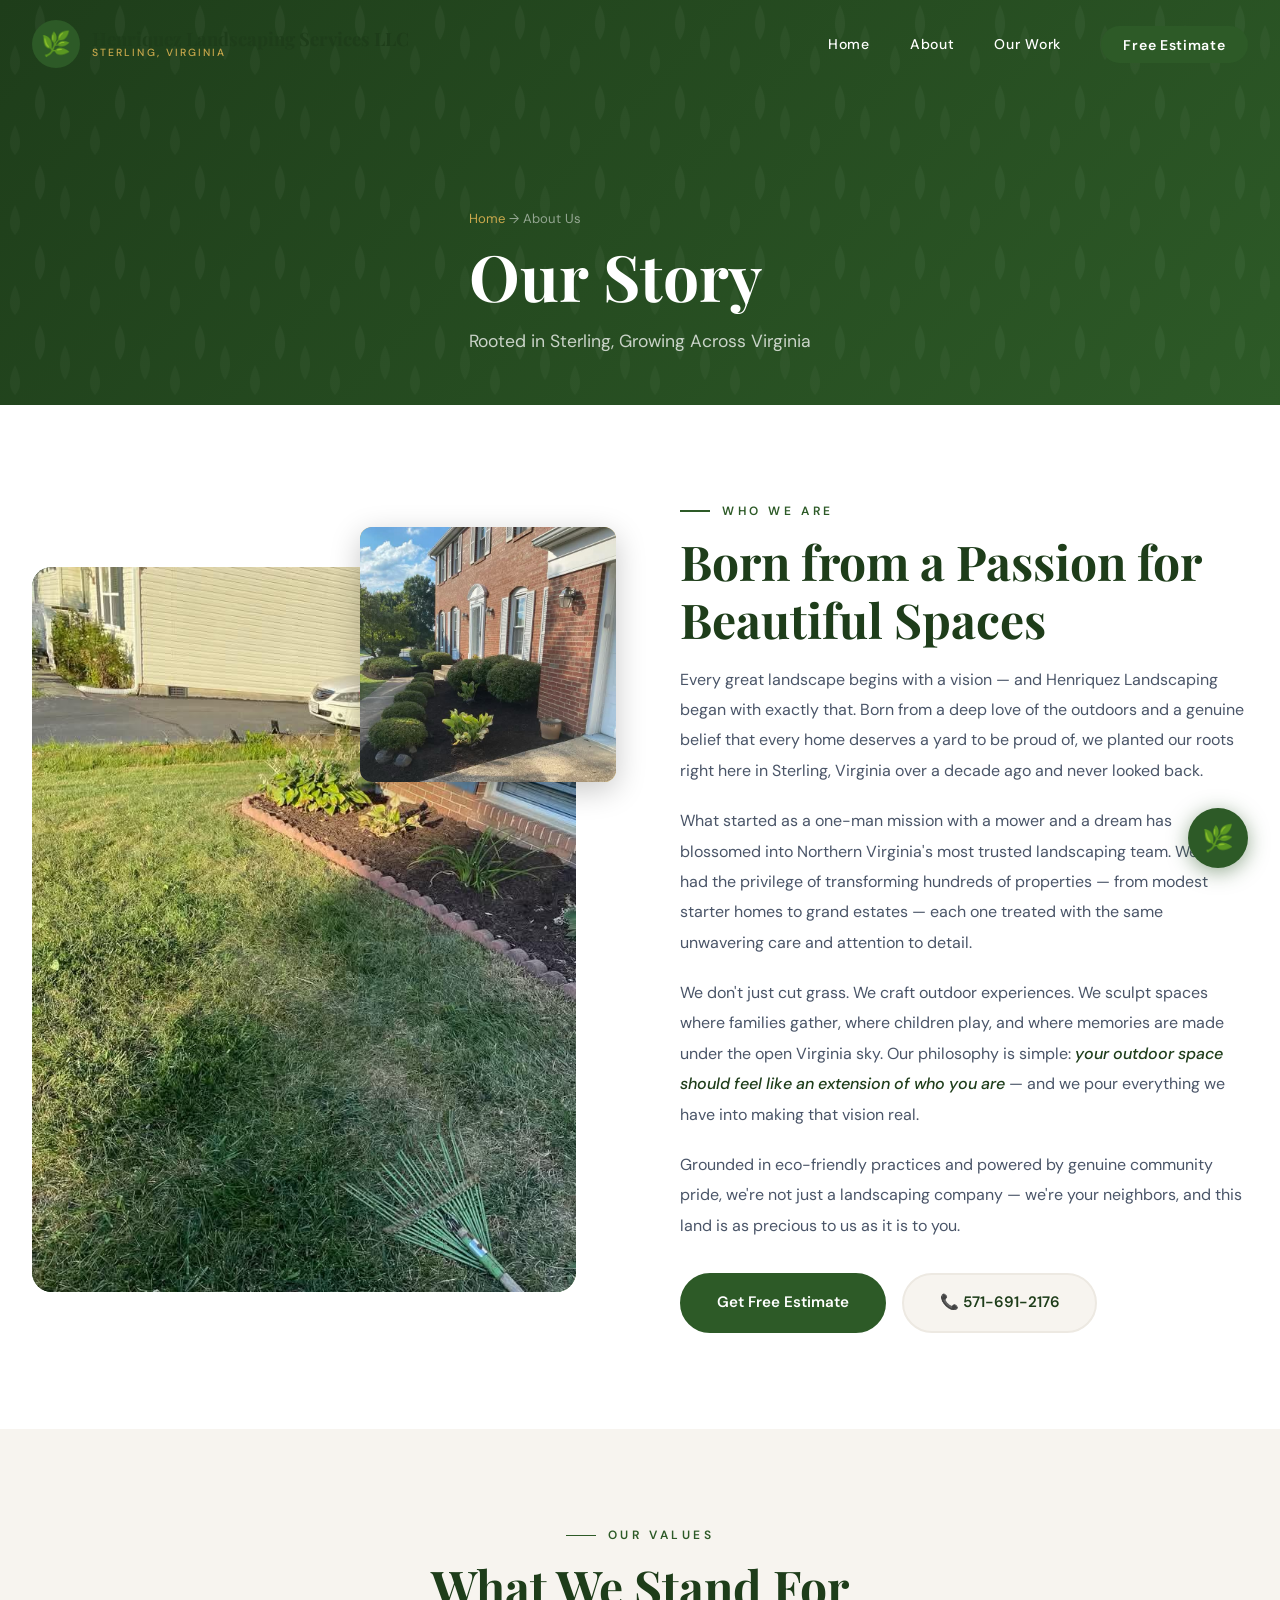
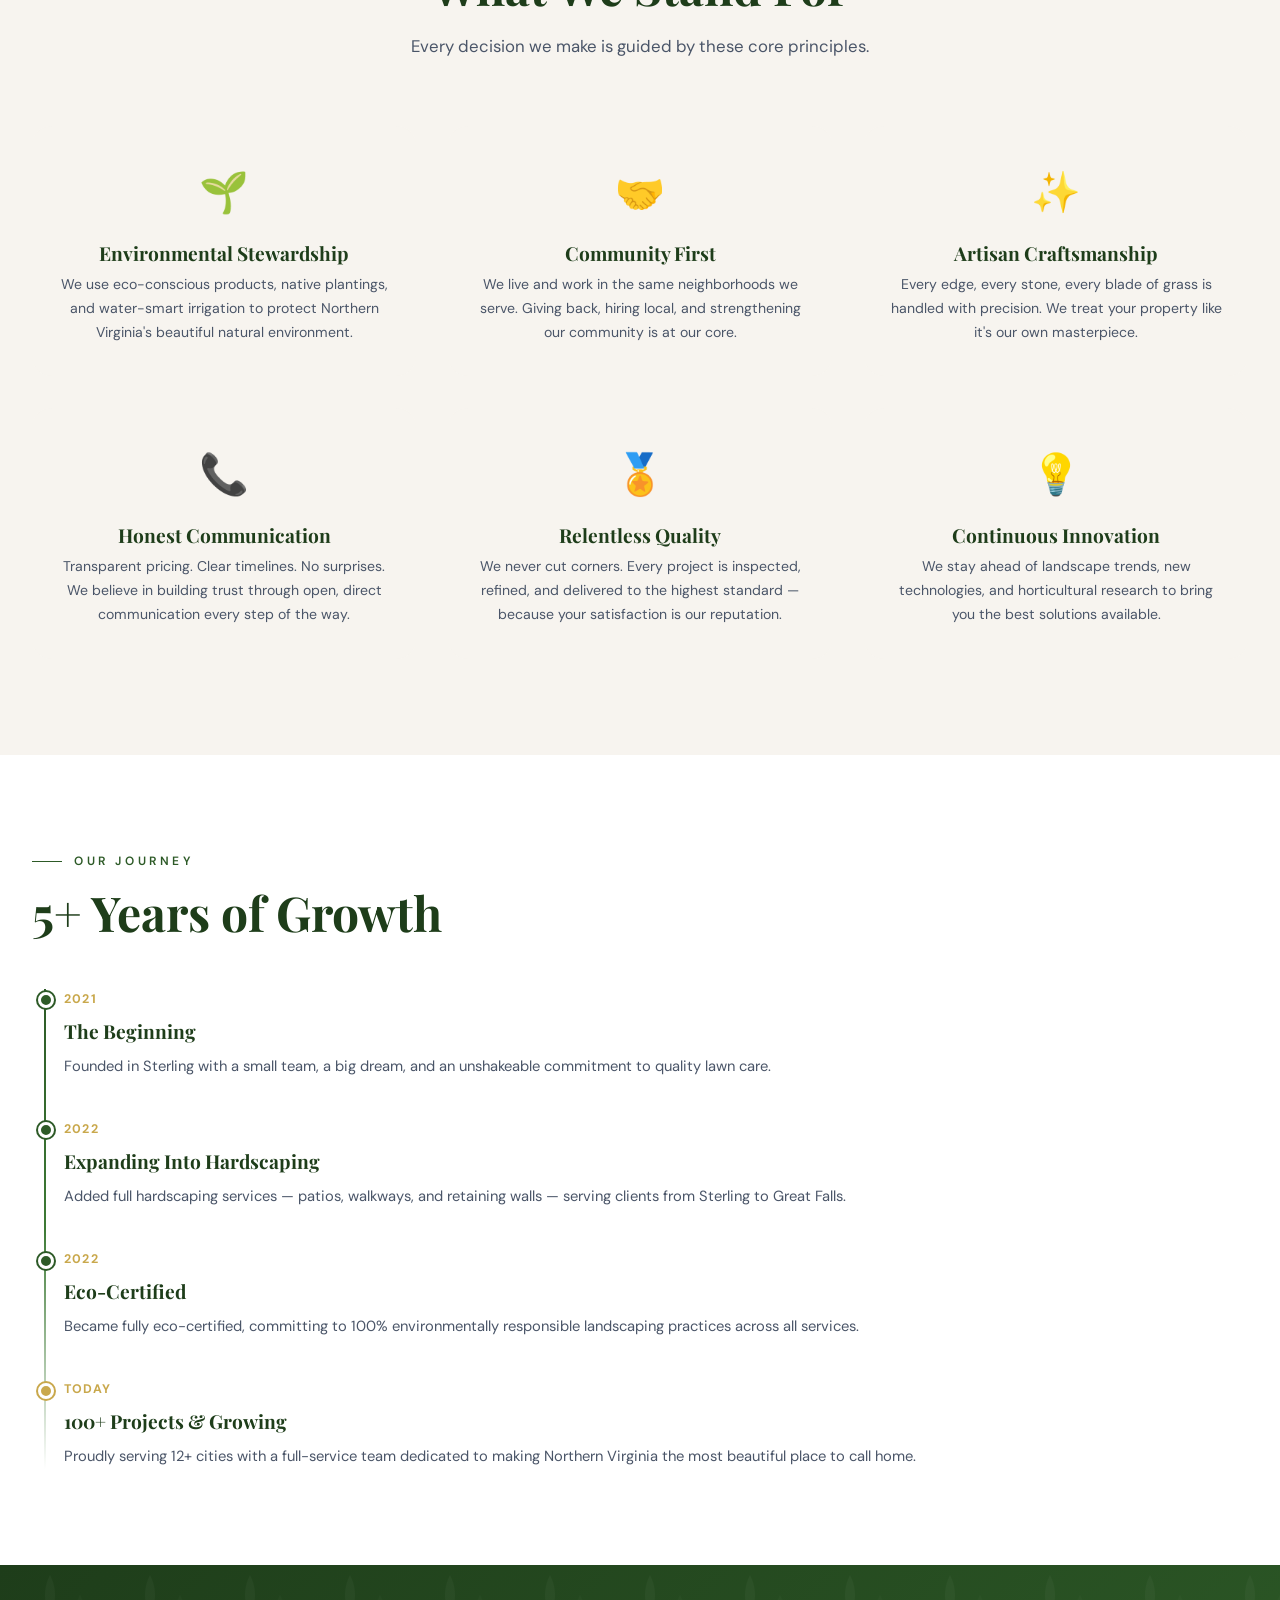
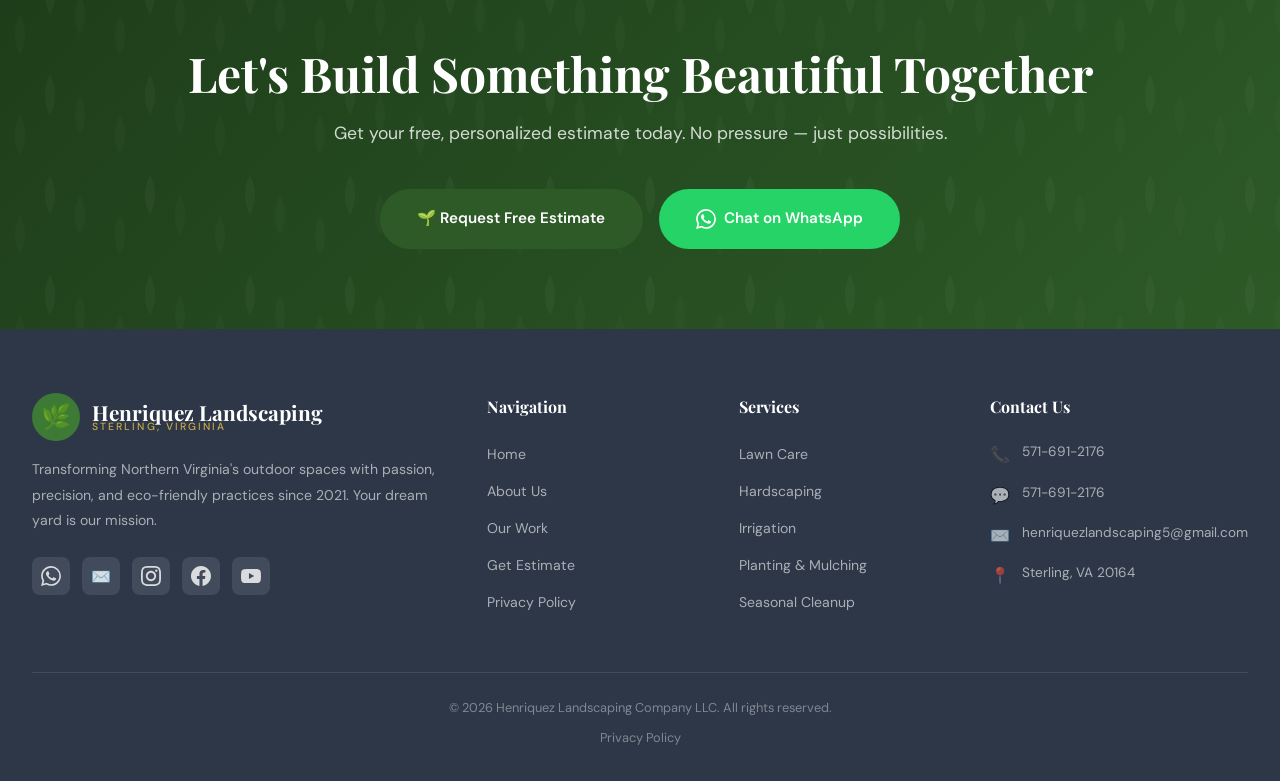
==== commit b6b15944: "Updated footer" ====
--- a/pages/about.html
+++ b/pages/about.html
@@ -191,7 +191,7 @@
             <span class="logo-tagline">Sterling, Virginia</span>
           </div>
         </div>
-        <p class="footer-desc">Transforming Northern Virginia's outdoor spaces with passion, precision, and eco-friendly practices since 2013. Your dream yard is our mission.</p>
+        <p class="footer-desc">Transforming Northern Virginia's outdoor spaces with passion, precision, and eco-friendly practices since 2021. Your dream yard is our mission.</p>
         <div class="footer-socials">
           <a href="https://wa.me/15716912176" target="_blank" class="social-btn" title="WhatsApp">
   <svg xmlns="http://www.w3.org/2000/svg" width="20" height="20" viewBox="0 0 24 24" fill="currentColor">
